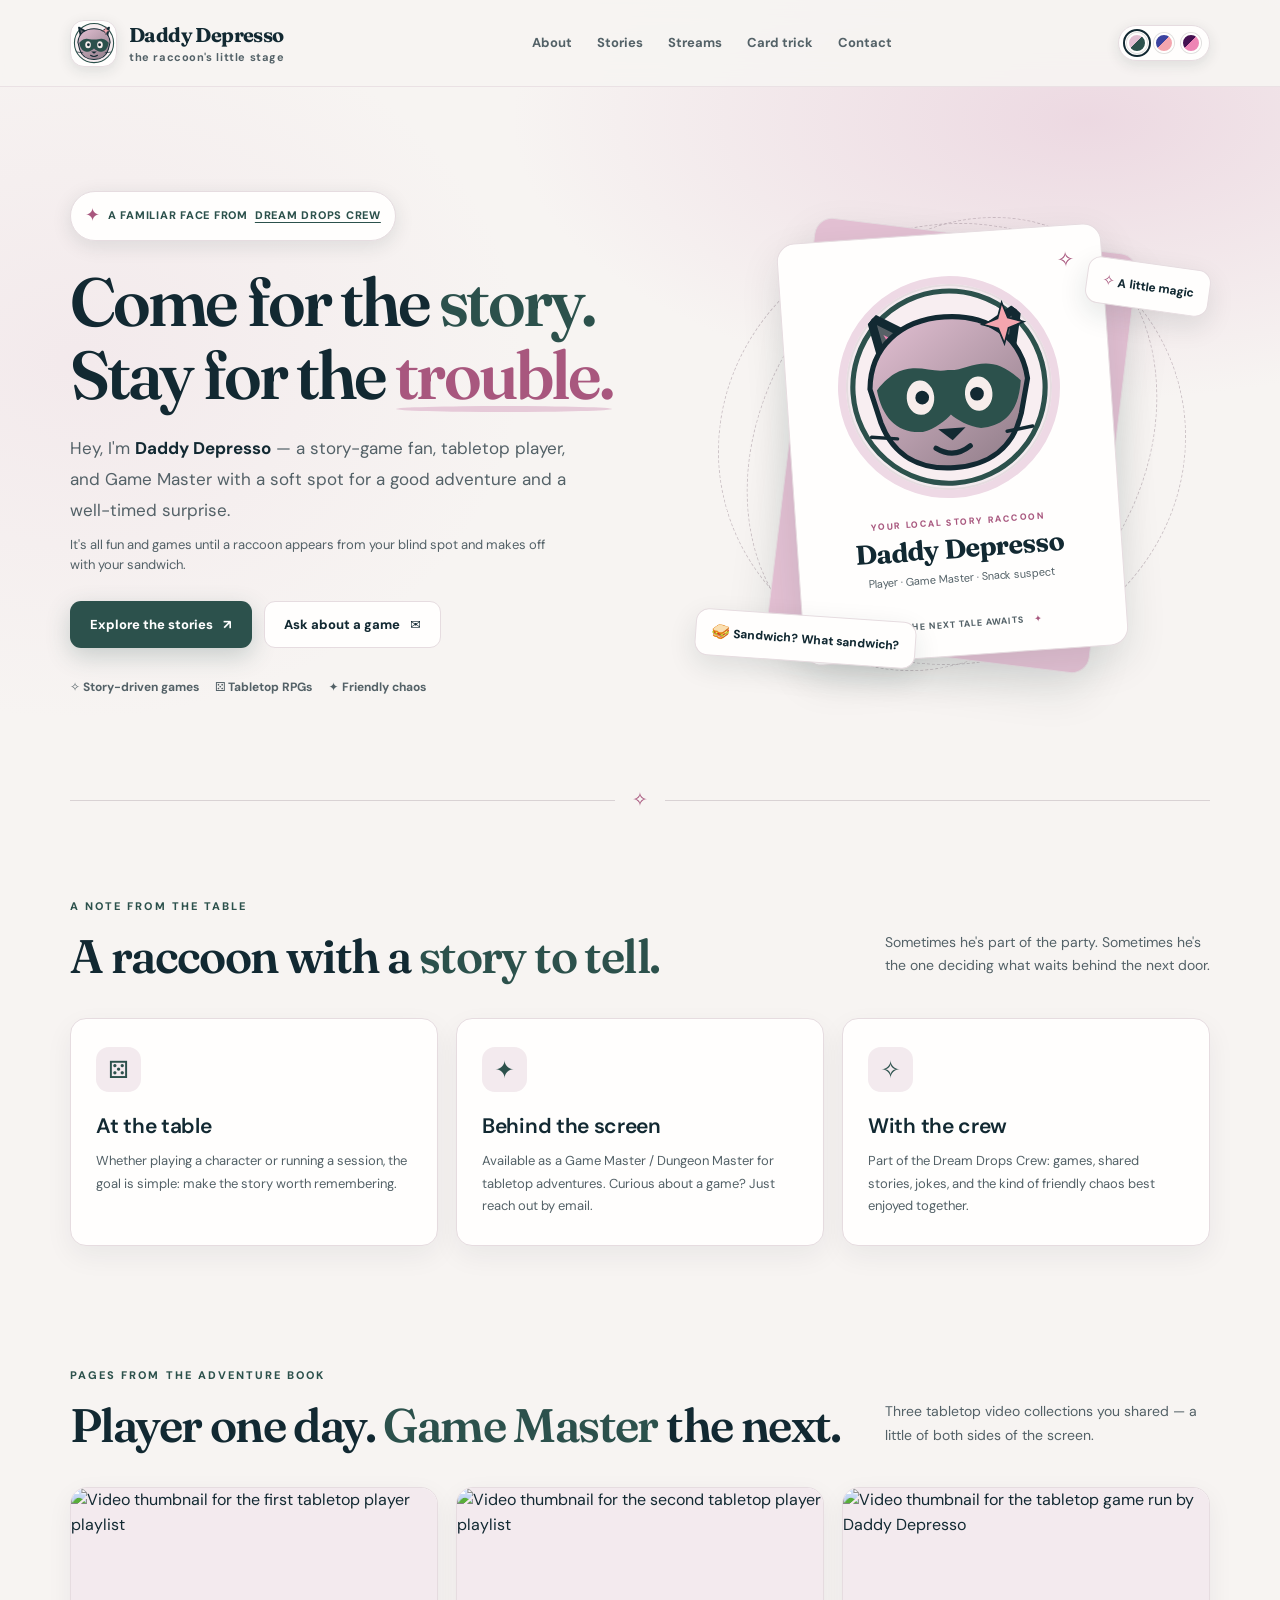
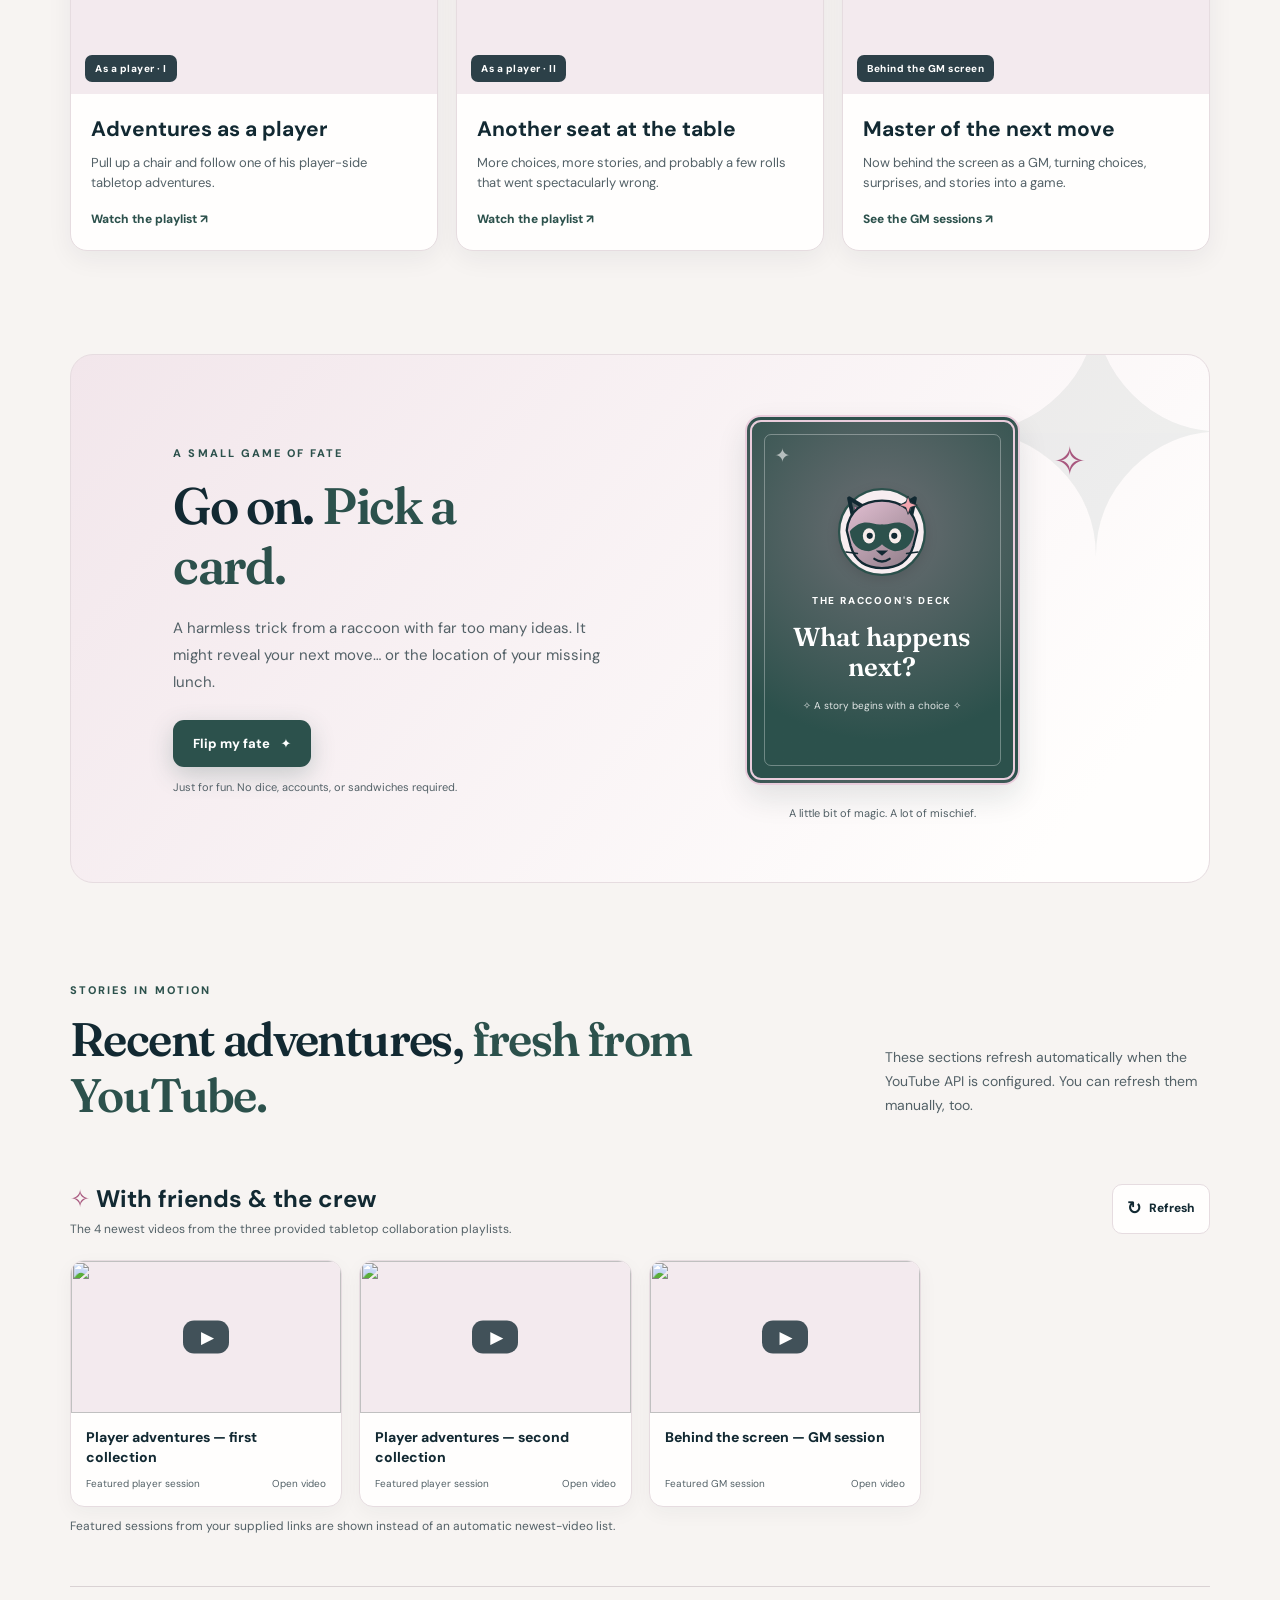
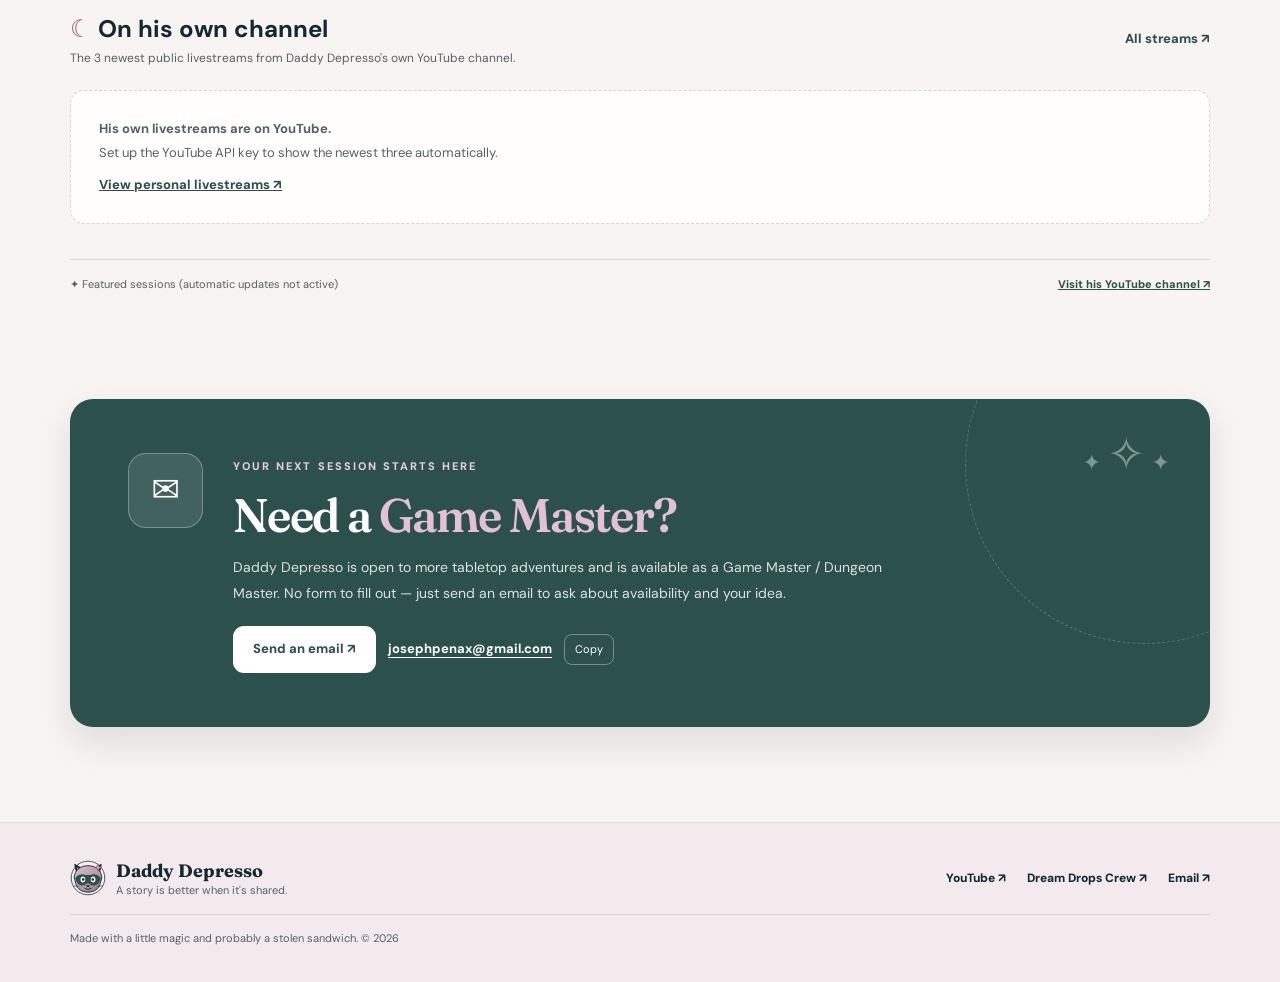
==== index.html @ 96435720 "website" ====
<!doctype html>
<html lang="en" data-theme="grove">
<head>
  <meta charset="utf-8">
  <meta name="viewport" content="width=device-width, initial-scale=1">
  <meta name="theme-color" content="#122932">
  <meta name="description" content="Meet Daddy Depresso: story-loving gamer, tabletop player, Dungeon Master, and Dream Drops Crew raccoon. Browse his adventures, streams, and GM inquiries.">
  <meta property="og:type" content="website">
  <meta property="og:title" content="Daddy Depresso | The Raccoon's Little Stage">
  <meta property="og:description" content="Story-driven games, tabletop tales, a little magic, and one suspiciously missing sandwich. Meet Daddy Depresso of Dream Drops Crew.">
  <meta property="og:image" content="https://yt3.googleusercontent.com/a0OaZ4_9E1_KcuoBU8kqcH4RQxzQHf5imBizEcBz5eeHgy_JinWqKPQIFhvuP7adcZZ470eJaA=s160-c-k-c0x00ffffff-no-rj">
  <meta name="twitter:card" content="summary">
  <meta name="twitter:title" content="Daddy Depresso | The Raccoon's Little Stage">
  <meta name="twitter:description" content="A raccoon, a story, a tabletop, and the occasional stolen sandwich.">
  <title>Daddy Depresso | The Raccoon's Little Stage</title>
  <link rel="icon" type="image/svg+xml" href="img/raccoon-mark.svg">
  <link rel="preconnect" href="https://fonts.googleapis.com">
  <link rel="preconnect" href="https://fonts.gstatic.com" crossorigin>
  <link href="https://fonts.googleapis.com/css2?family=DM+Sans:wght@400;500;600;700;800&family=Fraunces:opsz,wght,SOFT@9..144,400,30;9..144,500,30;9..144,600,30;9..144,700,30&display=swap" rel="stylesheet">
  <link rel="stylesheet" href="css/style.css">
  <script defer src="js/youtube-config.js"></script>
  <script defer src="js/site.js"></script>
  <script defer src="js/youtube.js"></script>
</head>
<body>
  <a class="skip-link" href="#main">Skip to content</a>
  <div class="page-glow" aria-hidden="true"></div>
  <header class="site-header">
    <div class="shell header-inner">
      <a href="#home" class="brand" aria-label="Daddy Depresso homepage">
        <span class="brand-icon"><img src="img/raccoon-mark.svg" alt="" width="42" height="42"></span>
        <span class="brand-label"><strong>Daddy Depresso</strong><small>the raccoon's little stage</small></span>
      </a>
      <nav class="site-nav" id="main-nav" aria-label="Main navigation">
        <a href="#about">About</a>
        <a href="#stories">Stories</a>
        <a href="#streams">Streams</a>
        <a href="#card-trick">Card trick</a>
        <a href="#contact">Contact</a>
      </nav>
      <div class="header-actions">
        <div class="theme-switcher" role="group" aria-label="Choose a color theme">
          <button type="button" class="theme-dot theme-grove" data-theme-target="grove" aria-label="Mystic Grove theme" title="Mystic Grove" aria-pressed="true"></button>
          <button type="button" class="theme-dot theme-dusk" data-theme-target="dusk" aria-label="Soft Spell theme" title="Soft Spell" aria-pressed="false"></button>
          <button type="button" class="theme-dot theme-rose" data-theme-target="rose" aria-label="Raccoon Rose theme" title="Raccoon Rose" aria-pressed="false"></button>
        </div>
        <button type="button" class="menu-toggle" aria-controls="main-nav" aria-expanded="false" aria-label="Open navigation"><span></span><span></span><span></span></button>
      </div>
    </div>
  </header>

  <main id="main">
    <section id="home" class="hero shell">
      <div class="hero-copy">
        <div class="eyebrow"><span class="tiny-star" aria-hidden="true">✦</span> A familiar face from <a href="https://creatorpromote.com/dreamdropscrew" target="_blank" rel="noopener noreferrer">Dream Drops Crew</a></div>
        <h1>Come for the <em>story.</em><br>Stay for the <span class="accent-word">trouble.</span></h1>
        <p class="hero-lead">Hey, I'm <strong>Daddy Depresso</strong> — a story-game fan, tabletop player, and Game Master with a soft spot for a good adventure and a well-timed surprise.</p>
        <p class="hero-small">It's all fun and games until a raccoon appears from your blind spot and makes off with your sandwich.</p>
        <div class="hero-cta">
          <a class="button button-primary" href="#stories">Explore the stories <span aria-hidden="true">↗</span></a>
          <a class="button button-outline" href="mailto:josephpenax@gmail.com?subject=Game%20Master%20Inquiry">Ask about a game <span aria-hidden="true">✉</span></a>
        </div>
        <div class="hero-chips" aria-label="Creator interests"><span>✧ Story-driven games</span><span>⚄ Tabletop RPGs</span><span>✦ Friendly chaos</span></div>
      </div>
      <div class="hero-art" aria-label="Daddy Depresso's creator profile">
        <div class="orbit orbit-one" aria-hidden="true"></div><div class="orbit orbit-two" aria-hidden="true"></div>
        <div class="hero-card-shadow" aria-hidden="true"></div>
        <div class="hero-profile-card">
          <div class="card-star" aria-hidden="true">✧</div>
          <div class="profile-frame">
            <img id="profile-photo" src="https://yt3.googleusercontent.com/a0OaZ4_9E1_KcuoBU8kqcH4RQxzQHf5imBizEcBz5eeHgy_JinWqKPQIFhvuP7adcZZ470eJaA=s160-c-k-c0x00ffffff-no-rj" alt="Daddy Depresso's YouTube profile picture" width="260" height="260" loading="eager" referrerpolicy="no-referrer" data-fallback="img/raccoon-mark.svg" onerror="this.onerror=null;this.src=this.dataset.fallback">
          </div>
          <span class="profile-eyebrow">YOUR LOCAL STORY RACCOON</span>
          <h2>Daddy Depresso</h2>
          <p>Player · Game Master · Snack suspect</p>
          <div class="profile-rule"><span>✦</span> THE NEXT TALE AWAITS <span>✦</span></div>
        </div>
        <div class="floating-note note-top"><span aria-hidden="true">✧</span> A little magic</div>
        <div class="floating-note note-bottom"><span aria-hidden="true">🥪</span> Sandwich? What sandwich?</div>
      </div>
    </section>

    <div class="section-rule shell" aria-hidden="true"><span>✧</span></div>

    <section id="about" class="section shell about-section">
      <div class="section-heading"><div><span class="kicker">A NOTE FROM THE TABLE</span><h2>A raccoon with a <em>story to tell.</em></h2></div><p>Sometimes he's part of the party. Sometimes he's the one deciding what waits behind the next door.</p></div>
      <div class="about-grid">
        <article class="feature-card"><span class="feature-glyph" aria-hidden="true">⚄</span><h3>At the table</h3><p>Whether playing a character or running a session, the goal is simple: make the story worth remembering.</p></article>
        <article class="feature-card"><span class="feature-glyph" aria-hidden="true">✦</span><h3>Behind the screen</h3><p>Available as a Game Master / Dungeon Master for tabletop adventures. Curious about a game? Just reach out by email.</p></article>
        <article class="feature-card"><span class="feature-glyph" aria-hidden="true">✧</span><h3>With the crew</h3><p>Part of the Dream Drops Crew: games, shared stories, jokes, and the kind of friendly chaos best enjoyed together.</p></article>
      </div>
    </section>

    <section id="stories" class="section shell story-section">
      <div class="section-heading"><div><span class="kicker">PAGES FROM THE ADVENTURE BOOK</span><h2>Player one day. <em>Game Master</em> the next.</h2></div><p>Three tabletop video collections you shared — a little of both sides of the screen.</p></div>
      <div class="story-grid">
        <article class="story-card"><div class="story-image"><img src="https://i.ytimg.com/vi/FRVmoksciRg/hqdefault.jpg" alt="Video thumbnail for the first tabletop player playlist" loading="lazy"><span class="story-flag">As a player · I</span></div><div class="story-details"><h3>Adventures as a player</h3><p>Pull up a chair and follow one of his player-side tabletop adventures.</p><a href="https://www.youtube.com/watch?v=FRVmoksciRg&amp;list=PLdqlxY9kSpe0" target="_blank" rel="noopener noreferrer">Watch the playlist <span aria-hidden="true">↗</span></a></div></article>
        <article class="story-card"><div class="story-image"><img src="https://i.ytimg.com/vi/8R5yICkMZn4/hqdefault.jpg" alt="Video thumbnail for the second tabletop player playlist" loading="lazy"><span class="story-flag">As a player · II</span></div><div class="story-details"><h3>Another seat at the table</h3><p>More choices, more stories, and probably a few rolls that went spectacularly wrong.</p><a href="https://www.youtube.com/watch?v=8R5yICkMZn4&amp;list=PL5420N1feOV-FDdE10HxclroHEqg-GqKD" target="_blank" rel="noopener noreferrer">Watch the playlist <span aria-hidden="true">↗</span></a></div></article>
        <article class="story-card"><div class="story-image"><img src="https://i.ytimg.com/vi/TqJk7cQ72e0/hqdefault.jpg" alt="Video thumbnail for the tabletop game run by Daddy Depresso" loading="lazy"><span class="story-flag">Behind the GM screen</span></div><div class="story-details"><h3>Master of the next move</h3><p>Now behind the screen as a GM, turning choices, surprises, and stories into a game.</p><a href="https://www.youtube.com/watch?v=TqJk7cQ72e0&amp;list=PLQOAzzoGRT6s" target="_blank" rel="noopener noreferrer">See the GM sessions <span aria-hidden="true">↗</span></a></div></article>
      </div>
    </section>

    <section id="card-trick" class="section shell trick-section">
      <div class="trick-copy"><span class="kicker">A SMALL GAME OF FATE</span><h2>Go on. <em>Pick a card.</em></h2><p>A harmless trick from a raccoon with far too many ideas. It might reveal your next move… or the location of your missing lunch.</p><button type="button" class="button button-primary" id="draw-card">Flip my fate <span aria-hidden="true">✦</span></button><p class="microcopy">Just for fun. No dice, accounts, or sandwiches required.</p></div>
      <div class="fate-area">
        <div class="fate-decor" aria-hidden="true">✧</div>
        <div class="fate-card" id="fate-card" aria-live="polite" aria-label="Magical fate card">
          <div class="fate-card-inner">
            <div class="fate-face fate-front"><div class="fate-corner">✦</div><img src="img/raccoon-mark.svg" alt="" width="93" height="93"><span>THE RACCOON'S DECK</span><strong>What happens next?</strong><small>✧ A story begins with a choice ✧</small></div>
            <div class="fate-face fate-back"><div class="fate-corner">✦</div><small>YOUR CARD SAYS</small><strong id="fate-result">The stage is yours.</strong><span id="fate-detail">Press the button to reveal a twist.</span><div class="fate-sign">✧ Daddy Depresso ✧</div></div>
          </div>
        </div>
        <p class="fate-hint">A little bit of magic. A lot of mischief.</p>
      </div>
    </section>

    <section id="streams" class="section shell video-section">
      <div class="section-heading"><div><span class="kicker">STORIES IN MOTION</span><h2>Recent adventures, <em>fresh from YouTube.</em></h2></div><p>These sections refresh automatically when the YouTube API is configured. You can refresh them manually, too.</p></div>
      <div class="feed-section">
        <div class="feed-heading"><div><h3><span aria-hidden="true">✧</span> With friends &amp; the crew</h3><p>The 4 newest videos from the three provided tabletop collaboration playlists.</p></div><button type="button" class="refresh-btn" data-refresh aria-label="Refresh YouTube videos"><span aria-hidden="true">↻</span> Refresh</button></div>
        <div id="collab-videos" class="video-grid" aria-live="polite"></div>
        <p class="feed-status" id="collab-status" role="status"></p>
      </div>
      <div class="feed-section personal-feed"><div class="feed-heading"><div><h3><span aria-hidden="true">☾</span> On his own channel</h3><p>The 3 newest public livestreams from Daddy Depresso's own YouTube channel.</p></div><a class="text-link" target="_blank" rel="noopener noreferrer" href="https://www.youtube.com/@daddydepresso/streams">All streams <span aria-hidden="true">↗</span></a></div>
        <div id="personal-videos" class="video-grid" aria-live="polite"></div>
        <p class="feed-status" id="personal-status" role="status"></p>
      </div>
      <div class="feed-footer"><span id="feed-updated">✦ Awaiting live feed setup</span><a href="https://www.youtube.com/@daddydepresso" target="_blank" rel="noopener noreferrer">Visit his YouTube channel ↗</a></div>
    </section>

    <section id="contact" class="section shell contact-section">
      <div class="contact-card"><div class="contact-stamp" aria-hidden="true">✉</div><div class="contact-content"><span class="kicker">YOUR NEXT SESSION STARTS HERE</span><h2>Need a <em>Game Master?</em></h2><p>Daddy Depresso is open to more tabletop adventures and is available as a Game Master / Dungeon Master. No form to fill out — just send an email to ask about availability and your idea.</p><div class="contact-actions"><a class="button button-primary" href="mailto:josephpenax@gmail.com?subject=Tabletop%20GM%20Inquiry">Send an email ↗</a><a class="email-link" href="mailto:josephpenax@gmail.com">josephpenax@gmail.com</a><button type="button" class="copy-button" id="copy-email" aria-label="Copy email address">Copy</button></div></div><div class="contact-stars" aria-hidden="true">✦ <span>✧</span> ✦</div></div>
    </section>
  </main>
  <footer class="site-footer"><div class="shell footer-inner"><div class="footer-brand"><img src="img/raccoon-mark.svg" width="36" height="36" alt=""><div><strong>Daddy Depresso</strong><small>A story is better when it's shared.</small></div></div><div class="footer-links"><a href="https://www.youtube.com/@daddydepresso" target="_blank" rel="noopener noreferrer">YouTube ↗</a><a href="https://creatorpromote.com/dreamdropscrew" target="_blank" rel="noopener noreferrer">Dream Drops Crew ↗</a><a href="mailto:josephpenax@gmail.com">Email ↗</a></div><small class="footer-note">Made with a little magic and probably a stolen sandwich. © <span id="year">2026</span></small></div></footer>
</body>
</html>
---- css/style.css ----
/* Daddy Depresso — responsive, three-palette storybook site.
   Original user palettes:
   Grove: #E3C0D3 #95818D #576066 #2C514C #122932
   Dusk:  #3B429F #AA7DCE #F5D7E3 #F4A5AE #A8577E
   Rose:  #441151 #883677 #CA61C3 #EE85B5 #FF958C */
:root, html[data-theme="grove"] {
  color-scheme: light;
  --bg: #f7f4f2; --surface:#fffefd; --surface-alt:#f3eaee; --ink:#122932; --ink-light:#536167;
  --accent:#2c514c; --accent-strong:#173d39; --accent-text:#fff; --secondary:#95818d; --pink:#e3c0d3;
  --border:#e6dce0; --divider:#d9d2d4; --tiny:#a8577e; --pearl:#faf2f4; --hero-start:#f2e6eb;
  --card-front:#2c514c; --card-back:#122932; --shadow:rgba(18,41,50,.11);
}
html[data-theme="dusk"] {
  --bg:#faf5fb; --surface:#fffafd; --surface-alt:#f5e9f7; --ink:#293064; --ink-light:#68618b;
  --accent:#3b429f; --accent-strong:#30358b; --accent-text:#fff; --secondary:#aa7dce; --pink:#f5d7e3;
  --border:#ead8ee; --divider:#e5d7ea; --tiny:#a8577e; --pearl:#fff3f8; --hero-start:#f7ebf8;
  --card-front:#3b429f; --card-back:#a8577e; --shadow:rgba(59,66,159,.11);
}
html[data-theme="rose"] {
  --bg:#fff5f9; --surface:#fffcfd; --surface-alt:#fce6f5; --ink:#441151; --ink-light:#83516f;
  --accent:#883677; --accent-strong:#70295e; --accent-text:#fff; --secondary:#ca61c3; --pink:#ee85b5;
  --border:#f0d2e8; --divider:#eed2e4; --tiny:#a8577e; --pearl:#fff1f6; --hero-start:#ffe7f4;
  --card-front:#883677; --card-back:#441151; --shadow:rgba(68,17,81,.13);
}
*, *::before, *::after { box-sizing:border-box; }
html { scroll-behavior:smooth; scroll-padding-top:100px; }
body { margin:0; min-width:320px; background:var(--bg); color:var(--ink); font-family:'DM Sans', system-ui, -apple-system, Segoe UI, sans-serif; font-size:16px; line-height:1.55; overflow-x:hidden; transition:background .25s ease,color .25s ease; }
a { color:inherit; } button { font:inherit; } a,button { -webkit-tap-highlight-color:transparent; }
img { max-width:100%; display:block; }
:focus-visible { outline:3px solid var(--tiny); outline-offset:4px; }
::selection { background:var(--pink); color:var(--ink); }
.shell { width:min(1140px, calc(100% - 64px)); margin-inline:auto; }
.skip-link { position:fixed; left:15px; top:-60px; z-index:100; background:var(--accent); color:var(--accent-text); padding:12px 20px; border-radius:10px; }
.skip-link:focus { top:15px; }
.page-glow { position:absolute; inset:0 0 auto; height:800px; z-index:-1; background:radial-gradient(ellipse 45% 35% at 85% 15%, color-mix(in srgb, var(--pink) 52%, transparent), transparent),radial-gradient(ellipse 35% 45% at 6% 45%,color-mix(in srgb, var(--pink) 20%, transparent),transparent); pointer-events:none; }
.site-header { position:sticky; top:0; z-index:40; background:color-mix(in srgb, var(--bg) 91%, transparent); border-bottom:1px solid color-mix(in srgb, var(--border) 80%, transparent); backdrop-filter:blur(14px); -webkit-backdrop-filter:blur(14px); }
.header-inner { height:86px; display:flex; align-items:center; justify-content:space-between; gap:20px; }
.brand { display:inline-flex; align-items:center; gap:12px; text-decoration:none; min-width:235px; }
.brand-icon { width:47px; height:47px; border-radius:14px; background:var(--surface); border:1px solid var(--border); box-shadow:0 4px 14px var(--shadow); display:grid; place-items:center; }
.brand-label { display:flex; flex-direction:column; line-height:1.15; gap:5px; }
.brand-label strong { font-family:'Fraunces',Georgia,serif; font-size:20px; letter-spacing:-.6px; }
.brand-label small { font-size:11px; font-weight:700; letter-spacing:.6px; color:var(--ink-light); }
.site-nav { display:flex; align-items:center; gap:25px; }
.site-nav a { font-size:13px; font-weight:700; text-decoration:none; color:var(--ink-light); position:relative; white-space:nowrap; }
.site-nav a:hover { color:var(--accent); }
.site-nav a::after { content:""; position:absolute; width:0; height:2px; bottom:-8px; left:0; background:var(--accent); transition:width .2s ease; }
.site-nav a:hover::after { width:100%; }
.header-actions { display:flex; align-items:center; gap:10px; }
.theme-switcher { display:flex; align-items:center; gap:7px; background:var(--surface); padding:7px 8px; border:1px solid var(--border); border-radius:50px; box-shadow:0 4px 14px var(--shadow); }
.theme-dot { width:20px; height:20px; border:2px solid var(--surface); border-radius:50%; cursor:pointer; box-shadow:0 0 0 1px rgba(0,0,0,.12); }
.theme-dot[aria-pressed="true"] { outline:2px solid var(--ink); outline-offset:2px; }
.theme-grove { background:linear-gradient(135deg,#e3c0d3 0 45%,#2c514c 45%); }
.theme-dusk { background:linear-gradient(135deg,#3b429f 0 45%,#f4a5ae 45%); }
.theme-rose { background:linear-gradient(135deg,#441151 0 45%,#ee85b5 45%); }
.menu-toggle { display:none; width:42px; height:42px; border:1px solid var(--border); background:var(--surface); border-radius:10px; padding:10px; cursor:pointer; }
.menu-toggle span { display:block; width:100%; height:2px; background:var(--ink); margin:4px 0; border-radius:2px; }
/* Hero */
.hero { min-height:640px; display:grid; grid-template-columns:minmax(0, 1.05fr) minmax(0,.95fr); align-items:center; column-gap:55px; padding-block:92px 76px; }
.hero-copy { max-width:640px; position:relative; z-index:1; }
.eyebrow, .kicker { text-transform:uppercase; font-size:11px; letter-spacing:2.05px; font-weight:800; color:var(--accent); }
.eyebrow { display:inline-flex; align-items:center; gap:7px; background:var(--surface); padding:10px 14px; border:1px solid var(--border); border-radius:40px; letter-spacing:.75px; font-size:11px; box-shadow:0 5px 20px var(--shadow); }
.eyebrow a { text-underline-offset:3px; } .tiny-star { color:var(--tiny); font-size:18px; }
h1,h2,h3,p { margin-top:0; }
h1,h2,.profile-frame+span,.fate-face strong { font-family:'Fraunces',Georgia,serif; }
h1 { margin:24px 0 22px; font-size:clamp(46px,5.3vw,72px); line-height:1.08; font-weight:600; letter-spacing:-2.9px; }
h1 em, h2 em { font-style:normal; color:var(--accent); }
.accent-word { position:relative; color:var(--tiny); }
.accent-word::after { content:""; position:absolute; height:6px; left:1px; right:0; bottom:4px; border-radius:60%; background:color-mix(in srgb,var(--pink) 80%,transparent); z-index:-1; }
.hero-lead { max-width:525px; font-size:17px; line-height:1.8; color:var(--ink-light); margin-bottom:10px; }
.hero-lead strong { color:var(--ink); }
.hero-small { font-size:13px; color:var(--ink-light); margin-bottom:26px; max-width:500px; }
.hero-cta,.contact-actions { display:flex; align-items:center; flex-wrap:wrap; gap:12px; }
.button { min-height:47px; display:inline-flex; align-items:center; justify-content:center; gap:10px; border-radius:11px; padding:12px 19px; text-decoration:none; border:1px solid transparent; font-size:13px; font-weight:800; cursor:pointer; transition:transform .2s,box-shadow .2s,background .2s; }
.button:hover { transform:translateY(-2px); }
.button-primary { background:var(--accent); color:var(--accent-text); box-shadow:0 8px 24px color-mix(in srgb, var(--accent) 23%, transparent); }
.button-primary:hover { background:var(--accent-strong); }
.button-outline { background:var(--surface); color:var(--ink); border-color:var(--border); }
.button-outline:hover { box-shadow:0 9px 25px var(--shadow); }
.hero-chips { display:flex; flex-wrap:wrap; gap:16px; margin-top:30px; color:var(--ink-light); font-size:12px; font-weight:700; }
.hero-chips span { white-space:nowrap; }
.hero-art { height:530px; position:relative; display:flex; align-items:center; justify-content:center; isolation:isolate; }
.orbit { position:absolute; border:1px dashed color-mix(in srgb,var(--secondary) 42%,transparent); border-radius:50%; transform:rotate(-15deg); }
.orbit-one { width:470px; height:440px; }
.orbit-two { width:380px; height:480px; transform:rotate(32deg); }
.hero-card-shadow { width:325px; height:423px; position:absolute; top:55px; left:50%; translate:-50% 0; rotate:7deg; background:var(--pink); border:1px solid var(--border); border-radius:18px; box-shadow:0 18px 45px var(--shadow); }
.hero-profile-card { width:325px; min-height:423px; position:relative; padding:24px 27px 23px; background:var(--surface); border:1px solid var(--border); border-radius:18px; text-align:center; box-shadow:0 16px 42px var(--shadow); transform:rotate(-4deg); display:flex; flex-direction:column; align-items:center; }
.card-star { align-self:flex-end; color:var(--tiny); font-size:21px; height:18px; line-height:1; }
.profile-frame { height:222px; width:222px; background:var(--surface-alt); border:8px solid color-mix(in srgb, var(--pink) 60%, white); border-radius:50%; display:grid; place-items:center; overflow:hidden; box-shadow:inset 0 0 0 2px var(--border); margin:0 auto 18px; }
.profile-frame img { width:100%; height:100%; object-fit:cover; border-radius:50%; }
.profile-eyebrow { font-family:'DM Sans',sans-serif !important; font-size:9px; letter-spacing:1.6px; font-weight:800; color:var(--tiny); }
.hero-profile-card h2 { margin:3px 0 5px; font-size:27px; letter-spacing:-.7px; line-height:1.2; }
.hero-profile-card p { font-size:11px; color:var(--ink-light); margin:0 0 17px; }
.profile-rule { margin-top:auto; font-size:9px; font-weight:800; color:var(--ink-light); letter-spacing:1px; display:flex; align-items:center; gap:10px; }
.profile-rule span { color:var(--tiny); }
.floating-note { background:var(--surface); border:1px solid var(--border); position:absolute; box-shadow:0 10px 28px var(--shadow); border-radius:13px; font-size:12px; font-weight:800; color:var(--ink); padding:11px 15px; white-space:nowrap; }
.floating-note span { color:var(--tiny); font-size:15px; }
.note-top { right:0; top:84px; transform:rotate(8deg); }
.note-bottom { bottom:47px; left:0; transform:rotate(4deg); }
.section-rule { height:30px; display:flex; align-items:center; gap:17px; color:var(--tiny); font-size:19px; }
.section-rule::before,.section-rule::after { content:""; height:1px; background:var(--divider); flex:1; }
/* General sections */
.section { padding-block:78px; }
.section-heading { display:flex; justify-content:space-between; align-items:end; gap:30px; margin-bottom:34px; }
.section-heading h2, .trick-copy h2, .contact-card h2 { margin:11px 0 0; font-size:clamp(30px,3.7vw,47px); font-weight:600; letter-spacing:-1.6px; line-height:1.18; }
.section-heading>p { color:var(--ink-light); max-width:325px; font-size:14px; line-height:1.7; margin:0 0 6px; }
.about-grid { display:grid; grid-template-columns:repeat(3,minmax(0,1fr)); gap:18px; }
.feature-card { padding:28px 25px 27px; min-height:205px; background:var(--surface); border:1px solid var(--border); border-radius:16px; box-shadow:0 10px 28px color-mix(in srgb,var(--shadow) 52%,transparent); }
.feature-glyph { display:grid; place-items:center; width:45px; height:45px; background:var(--surface-alt); border-radius:13px; color:var(--accent); font-size:24px; margin-bottom:18px; }
.feature-card h3 { font-size:21px; font-weight:600; letter-spacing:-.3px; margin-bottom:7px; }
.feature-card p { font-size:13px; color:var(--ink-light); line-height:1.75; margin:0; }
.story-section { padding-top:38px; }
.story-grid { display:grid; grid-template-columns:repeat(3,minmax(0,1fr)); gap:18px; }
.story-card { overflow:hidden; display:flex; flex-direction:column; background:var(--surface); border:1px solid var(--border); border-radius:17px; box-shadow:0 8px 26px color-mix(in srgb,var(--shadow) 55%,transparent); transition:transform .2s ease; }
.story-card:hover { transform:translateY(-4px); }
.story-image { position:relative; background:var(--surface-alt); aspect-ratio:16/9; overflow:hidden; }
.story-image img { object-fit:cover; width:100%; height:100%; }
.story-flag { position:absolute; bottom:12px; left:14px; color:#fff; background:rgba(18,41,50,.88); border-radius:7px; padding:6px 10px; font-size:10px; font-weight:800; letter-spacing:.5px; }
.story-details { padding:19px 20px 21px; display:flex; flex-direction:column; flex:1; }
.story-details h3 { font-size:21px; margin:0 0 7px; }
.story-details p { color:var(--ink-light); font-size:13px; margin:0 0 17px; flex:1; }
.story-details a { font-size:12px; color:var(--accent); font-weight:800; text-decoration:none; }
.story-details a:hover,.text-link:hover,.footer-links a:hover { text-decoration:underline; text-underline-offset:3px; }
/* Card trick */
.trick-section { margin-block:25px 16px; padding:60px 8%; display:grid; grid-template-columns:1fr 1fr; align-items:center; gap:35px; position:relative; border:1px solid var(--border); border-radius:23px; background:linear-gradient(130deg,var(--hero-start),var(--surface) 88%); overflow:hidden; }
.trick-section::before { content:"✦"; position:absolute; top:-80px; right:-25px; opacity:.07; font-size:330px; color:var(--accent); line-height:1; }
.trick-copy h2 { max-width:380px; font-size:clamp(34px,4vw,53px); margin-bottom:19px; }
.trick-copy p:not(.microcopy) { color:var(--ink-light); font-size:15px; line-height:1.8; max-width:440px; }
.trick-copy button { margin-top:9px; }
.microcopy { font-size:11px; color:var(--ink-light); margin:12px 0 0; }
.fate-area { position:relative; text-align:center; perspective:1100px; min-width:0; }
.fate-decor { position:absolute; top:15px; right:20px; font-size:40px; color:var(--tiny); }
.fate-card { width:275px; height:370px; max-width:100%; margin:auto; perspective:1100px; }
.fate-card-inner { height:100%; width:100%; position:relative; transform-style:preserve-3d; transition:transform .75s cubic-bezier(.2,.75,.2,1); }
.fate-card.is-flipped .fate-card-inner { transform:rotateY(180deg); }
.fate-face { position:absolute; inset:0; border-radius:16px; border:7px double color-mix(in srgb, var(--pink) 80%, white); backface-visibility:hidden; -webkit-backface-visibility:hidden; display:flex; flex-direction:column; align-items:center; justify-content:center; gap:15px; text-align:center; padding:30px; color:#fff; box-shadow:0 13px 30px var(--shadow); }
.fate-front { background:radial-gradient(circle at 50% 30%,color-mix(in srgb,var(--secondary) 60%,var(--card-front)),var(--card-front) 75%); }
.fate-back { background:radial-gradient(circle at 50% 25%,color-mix(in srgb,var(--secondary) 35%,var(--card-back)),var(--card-back) 75%); transform:rotateY(180deg); }
.fate-face::before { content:""; position:absolute; inset:12px; border:1px solid rgba(255,255,255,.32); border-radius:7px; pointer-events:none; }
.fate-front img { width:92px; height:92px; filter:drop-shadow(0 4px 6px rgba(0,0,0,.12)); }
.fate-face span { font-size:10px; letter-spacing:1.8px; font-weight:800; }
.fate-face strong { font-size:26px; line-height:1.15; font-weight:600; }
.fate-face small { font-size:10px; opacity:.85; }
.fate-corner { position:absolute; top:19px; left:23px; font-size:19px; opacity:.6; }
.fate-back #fate-detail { font-size:13px; font-weight:500; letter-spacing:0; line-height:1.6; }
.fate-back .fate-sign { font-size:10px; font-weight:700; opacity:.72; position:absolute; bottom:28px; }
.fate-hint { margin:20px 0 0; font-size:11px; color:var(--ink-light); }
/* YouTube */
.video-section { padding-bottom:42px; }
.feed-section { padding:23px 0 15px; }
.personal-feed { border-top:1px solid var(--divider); margin-top:35px; }
.feed-heading { display:flex; align-items:center; justify-content:space-between; gap:15px; margin-bottom:22px; }
.feed-heading h3 { font-size:24px; margin:0 0 2px; }
.feed-heading h3 span { color:var(--tiny); }
.feed-heading p { font-size:12px; color:var(--ink-light); margin:0; }
.refresh-btn { border:1px solid var(--border); color:var(--ink); background:var(--surface); padding:10px 14px; border-radius:10px; font-size:12px; font-weight:800; cursor:pointer; white-space:nowrap; }
.refresh-btn:hover { background:var(--surface-alt); }
.refresh-btn:disabled { opacity:.5; cursor:wait; }
.refresh-btn span { font-size:18px; vertical-align:-2px; margin-right:4px; }
.text-link { font-size:13px; font-weight:800; color:var(--accent); text-decoration:none; }
.video-grid { display:grid; grid-template-columns:repeat(4, minmax(0,1fr)); gap:17px; }
.video-grid.personal-grid, #personal-videos { grid-template-columns:repeat(3,minmax(0,1fr)); }
.video-card { display:flex; flex-direction:column; overflow:hidden; background:var(--surface); border:1px solid var(--border); border-radius:14px; text-decoration:none; box-shadow:0 6px 20px color-mix(in srgb,var(--shadow) 38%,transparent); transition:transform .18s ease; }
.video-card:hover { transform:translateY(-4px); }
.video-poster { position:relative; aspect-ratio:16/9; background:var(--surface-alt); }
.video-poster img { width:100%; height:100%; object-fit:cover; }
.video-play { position:absolute; left:50%; top:50%; translate:-50% -50%; width:46px; height:33px; background:rgba(18,41,50,.79); color:white; border-radius:11px; display:grid; place-items:center; font-size:17px; padding-left:3px; }
.video-card-body { padding:15px; flex:1; display:flex; flex-direction:column; }
.video-card h4 { margin:0 0 8px; font-size:14px; line-height:1.42; font-weight:800; display:-webkit-box; -webkit-line-clamp:2; -webkit-box-orient:vertical; overflow:hidden; }
.video-meta { margin-top:auto; font-size:10px; color:var(--ink-light); display:flex; flex-wrap:wrap; gap:5px; justify-content:space-between; }
.video-meta span { overflow:hidden; text-overflow:ellipsis; }
.feed-status { min-height:0; margin:10px 0 0; font-size:12px; color:var(--ink-light); }
.feed-status:empty { display:none; }
.video-placeholder { grid-column:1/-1; padding:28px; border:1px dashed var(--divider); background:var(--surface); border-radius:14px; color:var(--ink-light); font-size:13px; }
.video-placeholder p { margin:4px 0 12px; }
.video-placeholder a { color:var(--accent); font-weight:800; }
.feed-footer { display:flex; justify-content:space-between; gap:16px; margin-top:20px; padding:16px 0; font-size:11px; color:var(--ink-light); border-top:1px solid var(--divider); }
.feed-footer a { color:var(--accent); font-weight:800; }
/* Contact & footer */
.contact-section { padding-block:48px 95px; }
.contact-card { position:relative; border-radius:23px; padding:54px 58px; overflow:hidden; display:flex; gap:30px; background:var(--accent); color:#fff; box-shadow:0 15px 35px var(--shadow); }
.contact-card::after { content:""; position:absolute; width:360px; height:360px; border:1px dashed rgba(255,255,255,.22); border-radius:50%; right:-115px; top:-115px; }
.contact-stamp { flex:0 0 75px; width:75px; height:75px; border:1px solid rgba(255,255,255,.3); background:rgba(255,255,255,.10); border-radius:18px; display:grid; place-items:center; font-size:34px; }
.contact-content { position:relative; z-index:1; max-width:685px; }
.contact-card .kicker { color:color-mix(in srgb, var(--pink) 80%,white); }
.contact-card h2 { margin-top:10px; margin-bottom:12px; }
.contact-card h2 em { color:var(--pink); }
.contact-card p { font-size:14px; color:rgba(255,255,255,.83); line-height:1.8; max-width:665px; margin:0 0 20px; }
.contact-actions .button-primary { background:#fff; color:var(--accent); box-shadow:none; }
.contact-actions .button-primary:hover { background:var(--pink); }
.email-link { color:#fff; text-underline-offset:4px; font-size:13px; font-weight:700; }
.copy-button { background:transparent; color:white; border:1px solid rgba(255,255,255,.35); border-radius:8px; padding:6px 10px; font-size:11px; cursor:pointer; }
.contact-stars { position:absolute; top:20px; right:40px; font-size:22px; opacity:.4; }
.contact-stars span { font-size:46px; }
.site-footer { background:var(--surface-alt); border-top:1px solid var(--border); padding-block:35px; }
.footer-inner { display:grid; grid-template-columns:1fr auto; align-items:center; gap:16px; }
.footer-brand { display:flex; gap:10px; align-items:center; }
.footer-brand>div { display:flex; flex-direction:column; line-height:1.4; }
.footer-brand strong { font-family:'Fraunces',serif; font-size:18px; }
.footer-brand small,.footer-note { font-size:11px; color:var(--ink-light); }
.footer-links { display:flex; flex-wrap:wrap; gap:21px; }
.footer-links a { font-size:12px; font-weight:800; text-decoration:none; }
.footer-note { grid-column:1/-1; padding-top:15px; border-top:1px solid var(--divider); }
@media (max-width:1050px) { .site-nav { gap:14px; } .brand { min-width:auto; } .brand-label strong { font-size:17px; } .hero { column-gap:10px; } .hero-art { scale:.9; } .note-top { right:-15px; } }
@media (max-width:850px) {
  .shell { width:min(100% - 42px, 650px); }
  .header-inner { height:72px; }
  .site-nav { display:none; flex-direction:column; align-items:stretch; gap:0; position:absolute; left:0; right:0; top:100%; padding:12px 22px 18px; background:var(--surface); box-shadow:0 15px 25px var(--shadow); border-bottom:1px solid var(--border); }
  .site-nav.is-open { display:flex; }
  .site-nav a { padding:12px 14px; border-radius:8px; font-size:14px; }
  .site-nav a:hover { background:var(--surface-alt); }
  .site-nav a::after { display:none; }
  .menu-toggle { display:block; }
  .hero { grid-template-columns:1fr; text-align:center; padding-block:72px 24px; gap:25px; }
  .hero-copy { margin-inline:auto; }
  .hero-cta,.hero-chips { justify-content:center; }
  .hero-lead,.hero-small { margin-inline:auto; }
  h1 { font-size:clamp(43px,7vw,62px); }
  .hero-art { height:480px; width:100%; scale:.91; }
  .about-grid,.story-grid { grid-template-columns:repeat(2,minmax(0,1fr)); }
  .feature-card:last-child,.story-card:last-child { grid-column:1/-1; }
  .section-heading { align-items:start; flex-direction:column; gap:10px; }
  .section-heading>p { max-width:570px; }
  .trick-section { grid-template-columns:1fr; text-align:center; padding:45px 28px; }
  .trick-copy h2,.trick-copy p:not(.microcopy) { margin-inline:auto; }
  .fate-area { padding-top:15px; }
  .video-grid { grid-template-columns:repeat(2,minmax(0,1fr)); }
  #personal-videos { grid-template-columns:repeat(2,minmax(0,1fr)); }
  .contact-card { padding:40px 30px; }
}
@media (max-width:560px) {
  .shell { width:calc(100% - 34px); }
  .header-inner { height:66px; gap:8px; }
  .brand-icon { width:40px; height:40px; border-radius:11px; }
  .brand-icon img { width:35px; height:35px; }
  .brand-label strong { font-size:16px; }
  .brand-label small { font-size:9px; letter-spacing:0; }
  .theme-switcher { gap:5px; padding:6px; }
  .theme-dot { width:17px; height:17px; }
  .menu-toggle { width:37px; height:37px; padding:8px; }
  .hero { padding-top:49px; }
  .eyebrow { font-size:10px; padding:8px 10px; }
  h1 { font-size:clamp(38px,10.4vw,53px); letter-spacing:-1.7px; }
  .hero-lead { font-size:15px; }
  .hero-cta { gap:9px; }
  .hero-cta .button { flex:1 1 210px; }
  .hero-chips { gap:9px 15px; font-size:11px; }
  .hero-art { height:410px; scale:.80; margin:-45px auto -42px; }
  .orbit-one { width:420px; height:410px; }
  .orbit-two { width:365px; height:440px; }
  .note-top { right:-40px; }
  .note-bottom { left:-26px; }
  .section { padding-block:51px; }
  .section-heading { margin-bottom:22px; }
  .section-heading h2,.contact-card h2 { font-size:clamp(30px,8vw,39px); }
  .about-grid,.story-grid,#personal-videos,.video-grid { grid-template-columns:1fr; }
  .feature-card:last-child,.story-card:last-child { grid-column:auto; }
  .feature-card { min-height:0; padding:22px; }
  .story-image { max-height:235px; }
  .trick-section { margin-block:3px; padding:42px 16px; }
  .trick-copy h2 { font-size:40px; }
  .fate-card { width:262px; height:348px; }
  .feed-heading { align-items:flex-start; }
  .feed-heading h3 { font-size:21px; }
  .feed-heading p { max-width:230px; }
  .refresh-btn { font-size:11px; padding:8px; }
  .video-card { flex-direction:row; align-items:stretch; min-height:125px; }
  .video-poster { width:44%; flex:0 0 44%; aspect-ratio:auto; min-height:120px; }
  .video-card-body { padding:13px; }
  .video-meta { display:block; }
  .video-meta span { display:block; }
  .feed-footer { flex-direction:column; }
  .contact-card { padding:29px 23px; display:block; }
  .contact-stamp { width:53px; height:53px; font-size:25px; margin-bottom:16px; }
  .contact-stars { right:15px; }
  .contact-actions { gap:11px; }
  .email-link { font-size:12px; }
  .footer-inner { grid-template-columns:1fr; }
  .footer-links { gap:15px; }
}
@media (max-width:380px) { .brand-label small { display:none; } .brand { gap:7px; } .brand-label strong { font-size:14px; } .header-actions { gap:6px; } .hero-art { scale:.70; margin:-60px auto -70px; } .contact-card { padding:26px 17px; } }
@media (prefers-reduced-motion:reduce) { html { scroll-behavior:auto; } *,*::before,*::after { animation-duration:.01ms!important; transition-duration:.01ms!important; } }
/* Keep rotated decorative orbits inside the phone viewport. */
@media (max-width:560px) { .hero-art { overflow:clip; } }
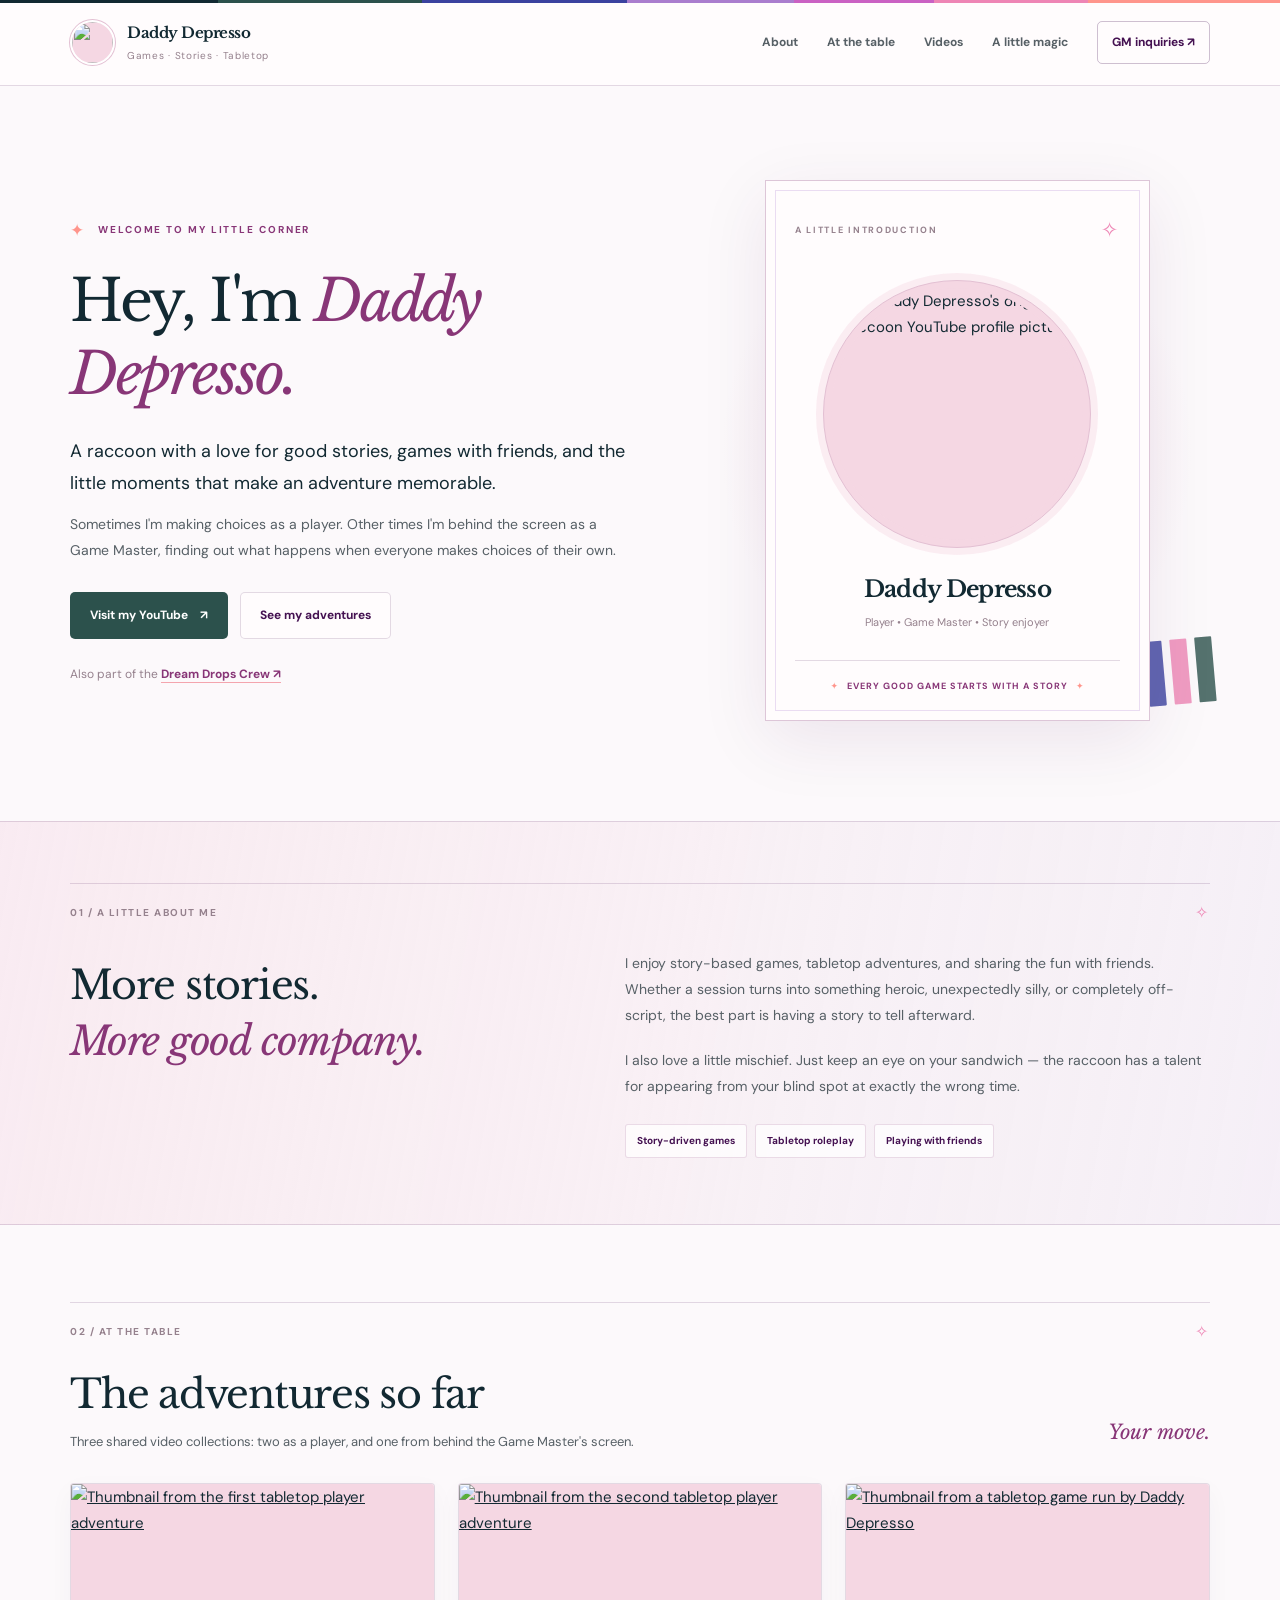
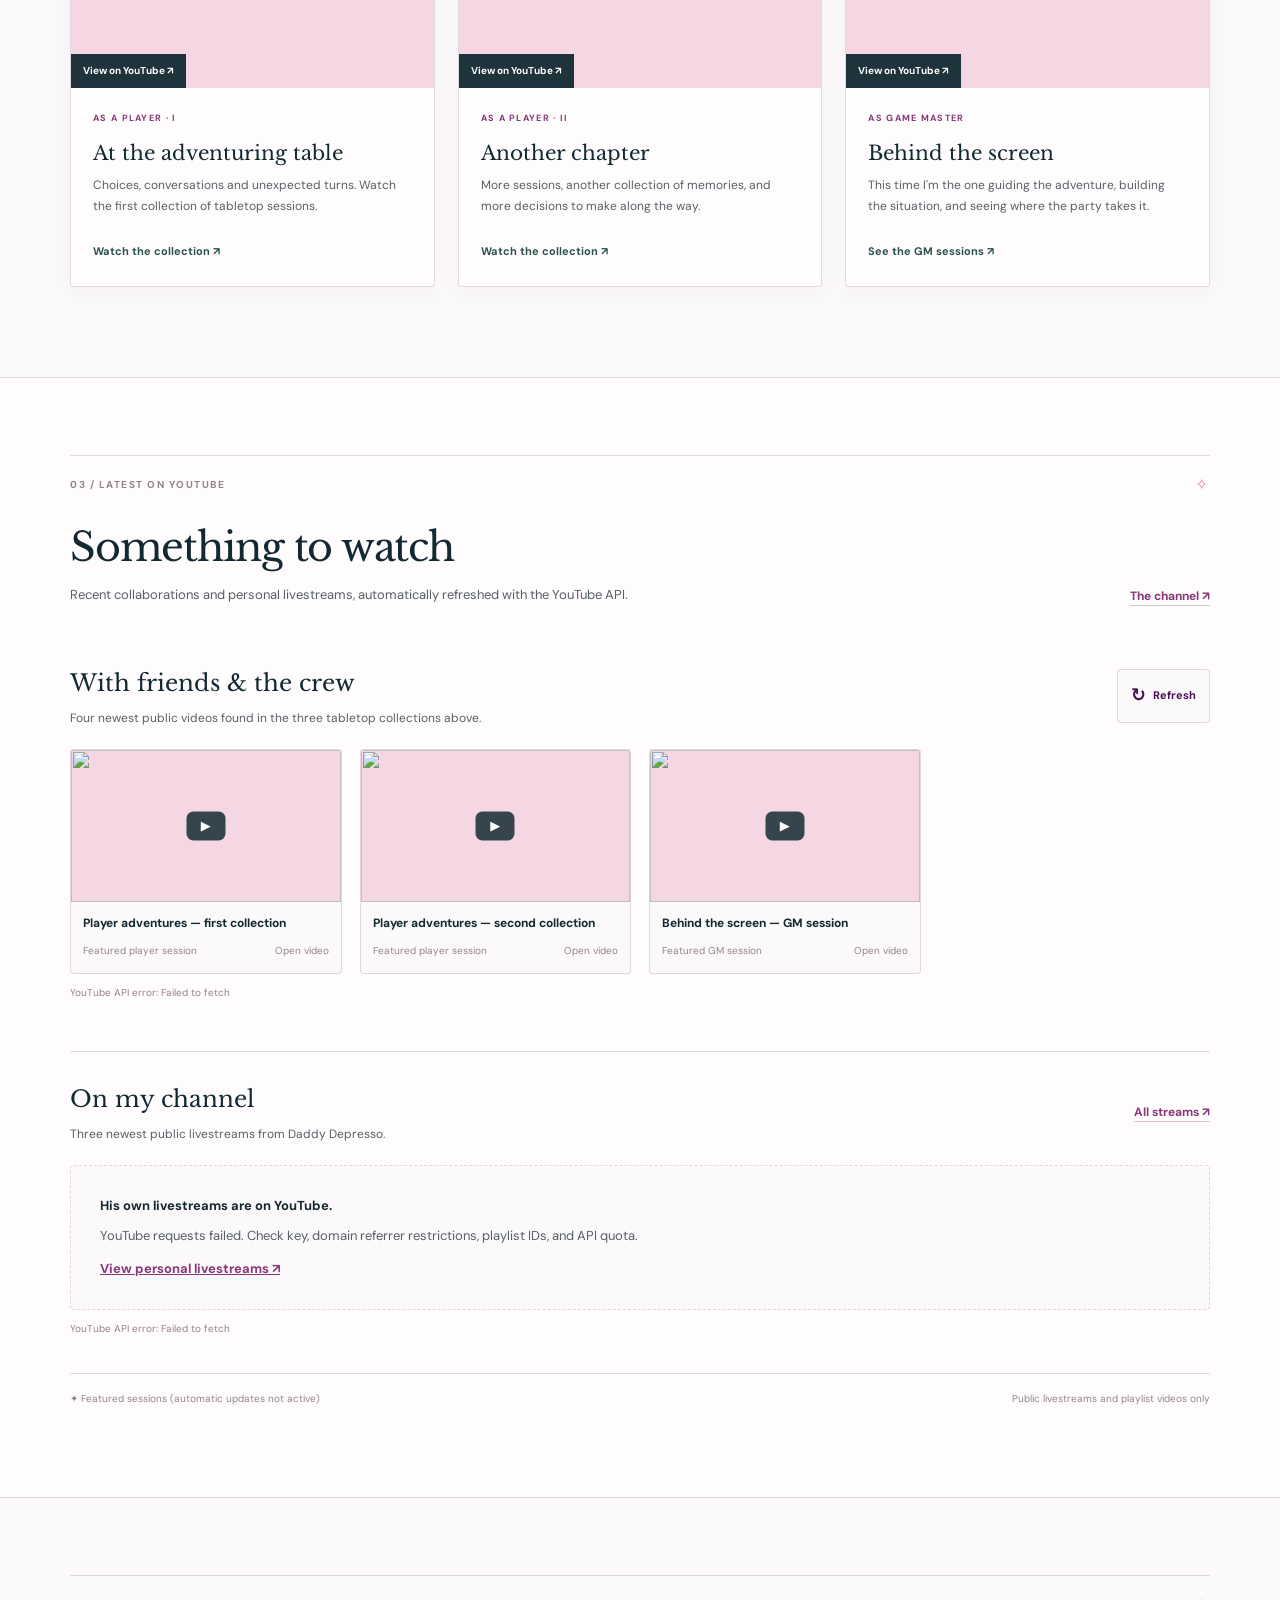
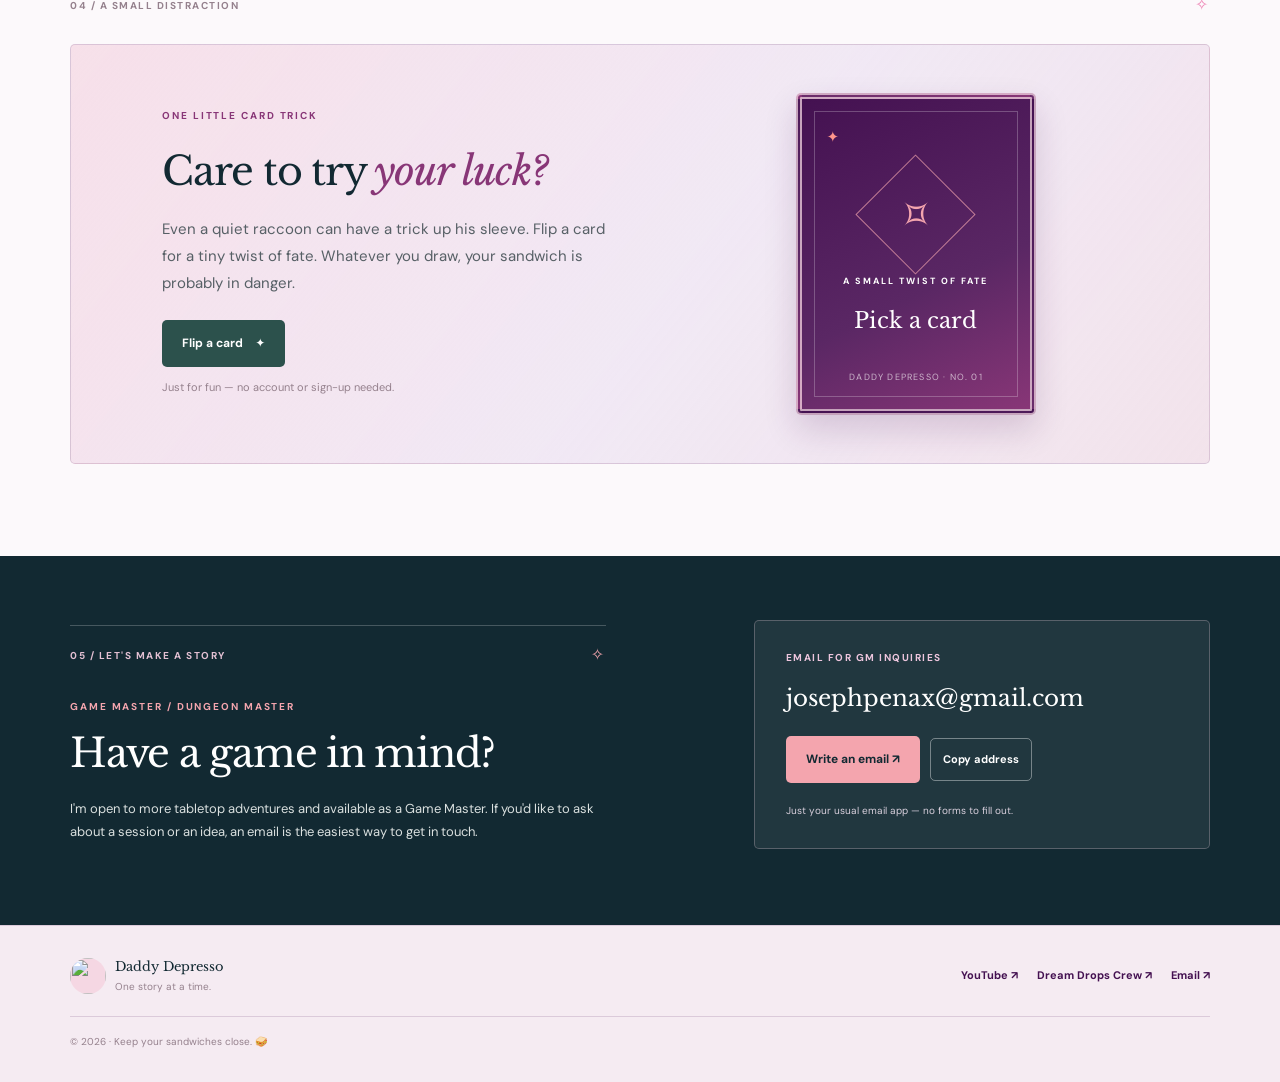
==== commit 6d81da2b: "update page" ====
--- a/index.html
+++ b/index.html
@@ -1,22 +1,25 @@
 <!doctype html>
-<html lang="en" data-theme="grove">
+<html lang="en">
 <head>
   <meta charset="utf-8">
   <meta name="viewport" content="width=device-width, initial-scale=1">
   <meta name="theme-color" content="#122932">
-  <meta name="description" content="Meet Daddy Depresso: story-loving gamer, tabletop player, Dungeon Master, and Dream Drops Crew raccoon. Browse his adventures, streams, and GM inquiries.">
+  <meta name="description" content="Meet Daddy Depresso, a story-driven gamer, tabletop player and Game Master in the Dream Drops Crew. Discover his adventures, livestreams and GM contact information.">
   <meta property="og:type" content="website">
-  <meta property="og:title" content="Daddy Depresso | The Raccoon's Little Stage">
-  <meta property="og:description" content="Story-driven games, tabletop tales, a little magic, and one suspiciously missing sandwich. Meet Daddy Depresso of Dream Drops Crew.">
+  <meta property="og:title" content="Daddy Depresso | Stories, Games & a Raccoon">
+  <meta property="og:description" content="A personal corner for stories, tabletop adventures, games with friends and the occasional stolen sandwich.">
   <meta property="og:image" content="https://yt3.googleusercontent.com/a0OaZ4_9E1_KcuoBU8kqcH4RQxzQHf5imBizEcBz5eeHgy_JinWqKPQIFhvuP7adcZZ470eJaA=s160-c-k-c0x00ffffff-no-rj">
   <meta name="twitter:card" content="summary">
-  <meta name="twitter:title" content="Daddy Depresso | The Raccoon's Little Stage">
-  <meta name="twitter:description" content="A raccoon, a story, a tabletop, and the occasional stolen sandwich.">
-  <title>Daddy Depresso | The Raccoon's Little Stage</title>
-  <link rel="icon" type="image/svg+xml" href="img/raccoon-mark.svg">
+  <meta name="twitter:title" content="Daddy Depresso | Stories, Games & a Raccoon">
+  <meta name="twitter:description" content="A little corner of the internet for a raccoon, a good game, and a memorable story.">
+  <meta name="twitter:image" content="https://yt3.googleusercontent.com/a0OaZ4_9E1_KcuoBU8kqcH4RQxzQHf5imBizEcBz5eeHgy_JinWqKPQIFhvuP7adcZZ470eJaA=s160-c-k-c0x00ffffff-no-rj">
+  <title>Daddy Depresso | Stories, Games & a Raccoon</title>
+  <!-- His actual YouTube profile picture is used everywhere, including the browser favicon. -->
+  <link rel="icon" type="image/jpeg" href="https://yt3.googleusercontent.com/a0OaZ4_9E1_KcuoBU8kqcH4RQxzQHf5imBizEcBz5eeHgy_JinWqKPQIFhvuP7adcZZ470eJaA=s160-c-k-c0x00ffffff-no-rj">
+  <link rel="apple-touch-icon" href="https://yt3.googleusercontent.com/a0OaZ4_9E1_KcuoBU8kqcH4RQxzQHf5imBizEcBz5eeHgy_JinWqKPQIFhvuP7adcZZ470eJaA=s160-c-k-c0x00ffffff-no-rj">
   <link rel="preconnect" href="https://fonts.googleapis.com">
   <link rel="preconnect" href="https://fonts.gstatic.com" crossorigin>
-  <link href="https://fonts.googleapis.com/css2?family=DM+Sans:wght@400;500;600;700;800&family=Fraunces:opsz,wght,SOFT@9..144,400,30;9..144,500,30;9..144,600,30;9..144,700,30&display=swap" rel="stylesheet">
+  <link href="https://fonts.googleapis.com/css2?family=DM+Sans:wght@400;500;600;700&family=Libre+Baskerville:ital,wght@0,400;0,700;1,400&display=swap" rel="stylesheet">
   <link rel="stylesheet" href="css/style.css">
   <script defer src="js/youtube-config.js"></script>
   <script defer src="js/site.js"></script>
@@ -24,114 +27,117 @@
 </head>
 <body>
   <a class="skip-link" href="#main">Skip to content</a>
-  <div class="page-glow" aria-hidden="true"></div>
   <header class="site-header">
-    <div class="shell header-inner">
-      <a href="#home" class="brand" aria-label="Daddy Depresso homepage">
-        <span class="brand-icon"><img src="img/raccoon-mark.svg" alt="" width="42" height="42"></span>
-        <span class="brand-label"><strong>Daddy Depresso</strong><small>the raccoon's little stage</small></span>
+    <div class="container nav-inner">
+      <a class="brand" href="#home" aria-label="Daddy Depresso — home">
+        <span class="brand-photo"><img src="https://yt3.googleusercontent.com/a0OaZ4_9E1_KcuoBU8kqcH4RQxzQHf5imBizEcBz5eeHgy_JinWqKPQIFhvuP7adcZZ470eJaA=s160-c-k-c0x00ffffff-no-rj" alt="" width="45" height="45"></span>
+        <span class="brand-text"><strong>Daddy Depresso</strong><small>Games · Stories · Tabletop</small></span>
       </a>
+      <button type="button" class="menu-toggle" aria-label="Open navigation" aria-expanded="false" aria-controls="main-nav"><span></span><span></span><span></span></button>
       <nav class="site-nav" id="main-nav" aria-label="Main navigation">
         <a href="#about">About</a>
-        <a href="#stories">Stories</a>
-        <a href="#streams">Streams</a>
-        <a href="#card-trick">Card trick</a>
-        <a href="#contact">Contact</a>
+        <a href="#stories">At the table</a>
+        <a href="#streams">Videos</a>
+        <a href="#card-trick">A little magic</a>
+        <a href="#contact" class="nav-contact">GM inquiries <span aria-hidden="true">↗</span></a>
       </nav>
-      <div class="header-actions">
-        <div class="theme-switcher" role="group" aria-label="Choose a color theme">
-          <button type="button" class="theme-dot theme-grove" data-theme-target="grove" aria-label="Mystic Grove theme" title="Mystic Grove" aria-pressed="true"></button>
-          <button type="button" class="theme-dot theme-dusk" data-theme-target="dusk" aria-label="Soft Spell theme" title="Soft Spell" aria-pressed="false"></button>
-          <button type="button" class="theme-dot theme-rose" data-theme-target="rose" aria-label="Raccoon Rose theme" title="Raccoon Rose" aria-pressed="false"></button>
-        </div>
-        <button type="button" class="menu-toggle" aria-controls="main-nav" aria-expanded="false" aria-label="Open navigation"><span></span><span></span><span></span></button>
-      </div>
     </div>
   </header>
 
   <main id="main">
-    <section id="home" class="hero shell">
-      <div class="hero-copy">
-        <div class="eyebrow"><span class="tiny-star" aria-hidden="true">✦</span> A familiar face from <a href="https://creatorpromote.com/dreamdropscrew" target="_blank" rel="noopener noreferrer">Dream Drops Crew</a></div>
-        <h1>Come for the <em>story.</em><br>Stay for the <span class="accent-word">trouble.</span></h1>
-        <p class="hero-lead">Hey, I'm <strong>Daddy Depresso</strong> — a story-game fan, tabletop player, and Game Master with a soft spot for a good adventure and a well-timed surprise.</p>
-        <p class="hero-small">It's all fun and games until a raccoon appears from your blind spot and makes off with your sandwich.</p>
-        <div class="hero-cta">
-          <a class="button button-primary" href="#stories">Explore the stories <span aria-hidden="true">↗</span></a>
-          <a class="button button-outline" href="mailto:josephpenax@gmail.com?subject=Game%20Master%20Inquiry">Ask about a game <span aria-hidden="true">✉</span></a>
+    <section id="home" class="intro container">
+      <div class="intro-copy">
+        <span class="eyebrow"><span class="small-star">✦</span> Welcome to my little corner</span>
+        <h1>Hey, I'm <em>Daddy Depresso.</em></h1>
+        <p class="intro-lead">A raccoon with a love for good stories, games with friends, and the little moments that make an adventure memorable.</p>
+        <p class="intro-body">Sometimes I'm making choices as a player. Other times I'm behind the screen as a Game Master, finding out what happens when everyone makes choices of their own.</p>
+        <div class="intro-actions">
+          <a class="btn btn-primary" href="https://www.youtube.com/@daddydepresso" target="_blank" rel="noopener noreferrer">Visit my YouTube <span aria-hidden="true">↗</span></a>
+          <a class="btn btn-light" href="#stories">See my adventures</a>
         </div>
-        <div class="hero-chips" aria-label="Creator interests"><span>✧ Story-driven games</span><span>⚄ Tabletop RPGs</span><span>✦ Friendly chaos</span></div>
+        <p class="crew-note">Also part of the <a href="https://creatorpromote.com/dreamdropscrew" target="_blank" rel="noopener noreferrer">Dream Drops Crew <span aria-hidden="true">↗</span></a></p>
       </div>
-      <div class="hero-art" aria-label="Daddy Depresso's creator profile">
-        <div class="orbit orbit-one" aria-hidden="true"></div><div class="orbit orbit-two" aria-hidden="true"></div>
-        <div class="hero-card-shadow" aria-hidden="true"></div>
-        <div class="hero-profile-card">
-          <div class="card-star" aria-hidden="true">✧</div>
-          <div class="profile-frame">
-            <img id="profile-photo" src="https://yt3.googleusercontent.com/a0OaZ4_9E1_KcuoBU8kqcH4RQxzQHf5imBizEcBz5eeHgy_JinWqKPQIFhvuP7adcZZ470eJaA=s160-c-k-c0x00ffffff-no-rj" alt="Daddy Depresso's YouTube profile picture" width="260" height="260" loading="eager" referrerpolicy="no-referrer" data-fallback="img/raccoon-mark.svg" onerror="this.onerror=null;this.src=this.dataset.fallback">
+      <div class="portrait-area">
+        <div class="portrait-mat">
+          <div class="portrait-heading">A LITTLE INTRODUCTION <span>✧</span></div>
+          <div class="portrait-ring">
+            <img id="profile-photo" src="https://yt3.googleusercontent.com/a0OaZ4_9E1_KcuoBU8kqcH4RQxzQHf5imBizEcBz5eeHgy_JinWqKPQIFhvuP7adcZZ470eJaA=s160-c-k-c0x00ffffff-no-rj" alt="Daddy Depresso's original raccoon YouTube profile picture" width="268" height="268">
           </div>
-          <span class="profile-eyebrow">YOUR LOCAL STORY RACCOON</span>
-          <h2>Daddy Depresso</h2>
-          <p>Player · Game Master · Snack suspect</p>
-          <div class="profile-rule"><span>✦</span> THE NEXT TALE AWAITS <span>✦</span></div>
+          <strong>Daddy Depresso</strong>
+          <span class="portrait-caption">Player • Game Master • Story enjoyer</span>
+          <div class="portrait-bottom"><span>✦</span> EVERY GOOD GAME STARTS WITH A STORY <span>✦</span></div>
         </div>
-        <div class="floating-note note-top"><span aria-hidden="true">✧</span> A little magic</div>
-        <div class="floating-note note-bottom"><span aria-hidden="true">🥪</span> Sandwich? What sandwich?</div>
+        <div class="portrait-stripes" aria-hidden="true"><span></span><span></span><span></span></div>
       </div>
     </section>
 
-    <div class="section-rule shell" aria-hidden="true"><span>✧</span></div>
-
-    <section id="about" class="section shell about-section">
-      <div class="section-heading"><div><span class="kicker">A NOTE FROM THE TABLE</span><h2>A raccoon with a <em>story to tell.</em></h2></div><p>Sometimes he's part of the party. Sometimes he's the one deciding what waits behind the next door.</p></div>
-      <div class="about-grid">
-        <article class="feature-card"><span class="feature-glyph" aria-hidden="true">⚄</span><h3>At the table</h3><p>Whether playing a character or running a session, the goal is simple: make the story worth remembering.</p></article>
-        <article class="feature-card"><span class="feature-glyph" aria-hidden="true">✦</span><h3>Behind the screen</h3><p>Available as a Game Master / Dungeon Master for tabletop adventures. Curious about a game? Just reach out by email.</p></article>
-        <article class="feature-card"><span class="feature-glyph" aria-hidden="true">✧</span><h3>With the crew</h3><p>Part of the Dream Drops Crew: games, shared stories, jokes, and the kind of friendly chaos best enjoyed together.</p></article>
+    <section class="personal-intro" id="about">
+      <div class="container">
+        <div class="section-topline"><span>01 / A little about me</span><span>✧</span></div>
+        <div class="personal-layout">
+          <div><h2>More stories.<br><em>More good company.</em></h2></div>
+          <div class="personal-description">
+            <p>I enjoy story-based games, tabletop adventures, and sharing the fun with friends. Whether a session turns into something heroic, unexpectedly silly, or completely off-script, the best part is having a story to tell afterward.</p>
+            <p>I also love a little mischief. Just keep an eye on your sandwich — the raccoon has a talent for appearing from your blind spot at exactly the wrong time.</p>
+            <div class="interests"><span>Story-driven games</span><span>Tabletop roleplay</span><span>Playing with friends</span></div>
+          </div>
+        </div>
       </div>
     </section>
 
-    <section id="stories" class="section shell story-section">
-      <div class="section-heading"><div><span class="kicker">PAGES FROM THE ADVENTURE BOOK</span><h2>Player one day. <em>Game Master</em> the next.</h2></div><p>Three tabletop video collections you shared — a little of both sides of the screen.</p></div>
+    <section class="section container" id="stories">
+      <div class="section-topline"><span>02 / At the table</span><span>✧</span></div>
+      <div class="heading-row"><div><h2>The adventures so far</h2><p>Three shared video collections: two as a player, and one from behind the Game Master's screen.</p></div><span class="handwritten">Your move.</span></div>
       <div class="story-grid">
-        <article class="story-card"><div class="story-image"><img src="https://i.ytimg.com/vi/FRVmoksciRg/hqdefault.jpg" alt="Video thumbnail for the first tabletop player playlist" loading="lazy"><span class="story-flag">As a player · I</span></div><div class="story-details"><h3>Adventures as a player</h3><p>Pull up a chair and follow one of his player-side tabletop adventures.</p><a href="https://www.youtube.com/watch?v=FRVmoksciRg&amp;list=PLdqlxY9kSpe0" target="_blank" rel="noopener noreferrer">Watch the playlist <span aria-hidden="true">↗</span></a></div></article>
-        <article class="story-card"><div class="story-image"><img src="https://i.ytimg.com/vi/8R5yICkMZn4/hqdefault.jpg" alt="Video thumbnail for the second tabletop player playlist" loading="lazy"><span class="story-flag">As a player · II</span></div><div class="story-details"><h3>Another seat at the table</h3><p>More choices, more stories, and probably a few rolls that went spectacularly wrong.</p><a href="https://www.youtube.com/watch?v=8R5yICkMZn4&amp;list=PL5420N1feOV-FDdE10HxclroHEqg-GqKD" target="_blank" rel="noopener noreferrer">Watch the playlist <span aria-hidden="true">↗</span></a></div></article>
-        <article class="story-card"><div class="story-image"><img src="https://i.ytimg.com/vi/TqJk7cQ72e0/hqdefault.jpg" alt="Video thumbnail for the tabletop game run by Daddy Depresso" loading="lazy"><span class="story-flag">Behind the GM screen</span></div><div class="story-details"><h3>Master of the next move</h3><p>Now behind the screen as a GM, turning choices, surprises, and stories into a game.</p><a href="https://www.youtube.com/watch?v=TqJk7cQ72e0&amp;list=PLQOAzzoGRT6s" target="_blank" rel="noopener noreferrer">See the GM sessions <span aria-hidden="true">↗</span></a></div></article>
+        <article class="story-card">
+          <a class="story-thumb" href="https://www.youtube.com/watch?v=FRVmoksciRg&amp;list=PLdqlxY9kSpe0" target="_blank" rel="noopener noreferrer"><img src="https://i.ytimg.com/vi/FRVmoksciRg/hqdefault.jpg" alt="Thumbnail from the first tabletop player adventure" loading="lazy"><span>View on YouTube ↗</span></a>
+          <div class="story-content"><span class="story-type">AS A PLAYER · I</span><h3>At the adventuring table</h3><p>Choices, conversations and unexpected turns. Watch the first collection of tabletop sessions.</p><a href="https://www.youtube.com/watch?v=FRVmoksciRg&amp;list=PLdqlxY9kSpe0" target="_blank" rel="noopener noreferrer">Watch the collection ↗</a></div>
+        </article>
+        <article class="story-card">
+          <a class="story-thumb" href="https://www.youtube.com/watch?v=8R5yICkMZn4&amp;list=PL5420N1feOV-FDdE10HxclroHEqg-GqKD" target="_blank" rel="noopener noreferrer"><img src="https://i.ytimg.com/vi/8R5yICkMZn4/hqdefault.jpg" alt="Thumbnail from the second tabletop player adventure" loading="lazy"><span>View on YouTube ↗</span></a>
+          <div class="story-content"><span class="story-type">AS A PLAYER · II</span><h3>Another chapter</h3><p>More sessions, another collection of memories, and more decisions to make along the way.</p><a href="https://www.youtube.com/watch?v=8R5yICkMZn4&amp;list=PL5420N1feOV-FDdE10HxclroHEqg-GqKD" target="_blank" rel="noopener noreferrer">Watch the collection ↗</a></div>
+        </article>
+        <article class="story-card">
+          <a class="story-thumb" href="https://www.youtube.com/watch?v=TqJk7cQ72e0&amp;list=PLQOAzzoGRT6s" target="_blank" rel="noopener noreferrer"><img src="https://i.ytimg.com/vi/TqJk7cQ72e0/hqdefault.jpg" alt="Thumbnail from a tabletop game run by Daddy Depresso" loading="lazy"><span>View on YouTube ↗</span></a>
+          <div class="story-content"><span class="story-type">AS GAME MASTER</span><h3>Behind the screen</h3><p>This time I'm the one guiding the adventure, building the situation, and seeing where the party takes it.</p><a href="https://www.youtube.com/watch?v=TqJk7cQ72e0&amp;list=PLQOAzzoGRT6s" target="_blank" rel="noopener noreferrer">See the GM sessions ↗</a></div>
+        </article>
       </div>
     </section>
 
-    <section id="card-trick" class="section shell trick-section">
-      <div class="trick-copy"><span class="kicker">A SMALL GAME OF FATE</span><h2>Go on. <em>Pick a card.</em></h2><p>A harmless trick from a raccoon with far too many ideas. It might reveal your next move… or the location of your missing lunch.</p><button type="button" class="button button-primary" id="draw-card">Flip my fate <span aria-hidden="true">✦</span></button><p class="microcopy">Just for fun. No dice, accounts, or sandwiches required.</p></div>
-      <div class="fate-area">
-        <div class="fate-decor" aria-hidden="true">✧</div>
-        <div class="fate-card" id="fate-card" aria-live="polite" aria-label="Magical fate card">
-          <div class="fate-card-inner">
-            <div class="fate-face fate-front"><div class="fate-corner">✦</div><img src="img/raccoon-mark.svg" alt="" width="93" height="93"><span>THE RACCOON'S DECK</span><strong>What happens next?</strong><small>✧ A story begins with a choice ✧</small></div>
-            <div class="fate-face fate-back"><div class="fate-corner">✦</div><small>YOUR CARD SAYS</small><strong id="fate-result">The stage is yours.</strong><span id="fate-detail">Press the button to reveal a twist.</span><div class="fate-sign">✧ Daddy Depresso ✧</div></div>
-          </div>
+    <section class="section videos-wrap" id="streams">
+      <div class="container">
+        <div class="section-topline"><span>03 / Latest on YouTube</span><span>✧</span></div>
+        <div class="heading-row"><div><h2>Something to watch</h2><p>Recent collaborations and personal livestreams, automatically refreshed with the YouTube API.</p></div><a href="https://www.youtube.com/@daddydepresso" target="_blank" rel="noopener noreferrer" class="quiet-link">The channel ↗</a></div>
+        <div class="feed-section">
+          <div class="feed-heading"><div><h3>With friends &amp; the crew</h3><p>Four newest public videos found in the three tabletop collections above.</p></div><button type="button" class="refresh-btn" data-refresh><span aria-hidden="true">↻</span> Refresh</button></div>
+          <div id="collab-videos" class="video-grid" aria-live="polite"></div>
+          <p id="collab-status" class="feed-status" role="status"></p>
         </div>
-        <p class="fate-hint">A little bit of magic. A lot of mischief.</p>
+        <div class="feed-section personal-feed">
+          <div class="feed-heading"><div><h3>On my channel</h3><p>Three newest public livestreams from Daddy Depresso.</p></div><a class="quiet-link" href="https://www.youtube.com/@daddydepresso/streams" target="_blank" rel="noopener noreferrer">All streams ↗</a></div>
+          <div id="personal-videos" class="video-grid" aria-live="polite"></div>
+          <p id="personal-status" class="feed-status" role="status"></p>
+        </div>
+        <div class="feed-footer"><span id="feed-updated">Awaiting YouTube feed</span><span>Public livestreams and playlist videos only</span></div>
       </div>
     </section>
 
-    <section id="streams" class="section shell video-section">
-      <div class="section-heading"><div><span class="kicker">STORIES IN MOTION</span><h2>Recent adventures, <em>fresh from YouTube.</em></h2></div><p>These sections refresh automatically when the YouTube API is configured. You can refresh them manually, too.</p></div>
-      <div class="feed-section">
-        <div class="feed-heading"><div><h3><span aria-hidden="true">✧</span> With friends &amp; the crew</h3><p>The 4 newest videos from the three provided tabletop collaboration playlists.</p></div><button type="button" class="refresh-btn" data-refresh aria-label="Refresh YouTube videos"><span aria-hidden="true">↻</span> Refresh</button></div>
-        <div id="collab-videos" class="video-grid" aria-live="polite"></div>
-        <p class="feed-status" id="collab-status" role="status"></p>
+    <section class="section container magic-section" id="card-trick">
+      <div class="section-topline"><span>04 / A small distraction</span><span>✧</span></div>
+      <div class="magic-shell">
+        <div class="magic-copy"><span class="overline">ONE LITTLE CARD TRICK</span><h2>Care to try <em>your luck?</em></h2><p>Even a quiet raccoon can have a trick up his sleeve. Flip a card for a tiny twist of fate. Whatever you draw, your sandwich is probably in danger.</p><button type="button" id="draw-card" class="btn btn-primary">Flip a card <span aria-hidden="true">✦</span></button><p class="fineprint">Just for fun — no account or sign-up needed.</p></div>
+        <div class="magic-illustration"><div class="fate-card" id="fate-card" aria-live="polite" aria-label="Fate card"><div class="fate-card-inner"><div class="fate-face fate-front"><span class="card-corner">✦</span><div class="card-diamond">✧</div><span class="card-label">A SMALL TWIST OF FATE</span><strong>Pick a card</strong><span class="card-footer">DADDY DEPRESSO · NO. 01</span></div><div class="fate-face fate-back"><span class="card-corner">✦</span><span class="card-label">YOUR NEXT MOVE</span><strong id="fate-result">A story begins.</strong><p id="fate-detail">Flip to see what happens.</p><span class="card-footer">THE RACCOON'S DECK</span></div></div></div></div>
       </div>
-      <div class="feed-section personal-feed"><div class="feed-heading"><div><h3><span aria-hidden="true">☾</span> On his own channel</h3><p>The 3 newest public livestreams from Daddy Depresso's own YouTube channel.</p></div><a class="text-link" target="_blank" rel="noopener noreferrer" href="https://www.youtube.com/@daddydepresso/streams">All streams <span aria-hidden="true">↗</span></a></div>
-        <div id="personal-videos" class="video-grid" aria-live="polite"></div>
-        <p class="feed-status" id="personal-status" role="status"></p>
-      </div>
-      <div class="feed-footer"><span id="feed-updated">✦ Awaiting live feed setup</span><a href="https://www.youtube.com/@daddydepresso" target="_blank" rel="noopener noreferrer">Visit his YouTube channel ↗</a></div>
     </section>
 
-    <section id="contact" class="section shell contact-section">
-      <div class="contact-card"><div class="contact-stamp" aria-hidden="true">✉</div><div class="contact-content"><span class="kicker">YOUR NEXT SESSION STARTS HERE</span><h2>Need a <em>Game Master?</em></h2><p>Daddy Depresso is open to more tabletop adventures and is available as a Game Master / Dungeon Master. No form to fill out — just send an email to ask about availability and your idea.</p><div class="contact-actions"><a class="button button-primary" href="mailto:josephpenax@gmail.com?subject=Tabletop%20GM%20Inquiry">Send an email ↗</a><a class="email-link" href="mailto:josephpenax@gmail.com">josephpenax@gmail.com</a><button type="button" class="copy-button" id="copy-email" aria-label="Copy email address">Copy</button></div></div><div class="contact-stars" aria-hidden="true">✦ <span>✧</span> ✦</div></div>
+    <section class="contact-section" id="contact">
+      <div class="container contact-inner">
+        <div><div class="section-topline"><span>05 / Let's make a story</span><span>✧</span></div><span class="overline">GAME MASTER / DUNGEON MASTER</span><h2>Have a game in mind?</h2><p>I'm open to more tabletop adventures and available as a Game Master. If you'd like to ask about a session or an idea, an email is the easiest way to get in touch.</p></div>
+        <div class="contact-info"><span class="email-title">EMAIL FOR GM INQUIRIES</span><a class="email-address" href="mailto:josephpenax@gmail.com?subject=Game%20Master%20Inquiry">josephpenax@gmail.com</a><div class="contact-buttons"><a class="btn btn-rose" href="mailto:josephpenax@gmail.com?subject=Game%20Master%20Inquiry">Write an email ↗</a><button type="button" class="copy-button" id="copy-email">Copy address</button></div><p>Just your usual email app — no forms to fill out.</p></div>
+      </div>
     </section>
   </main>
-  <footer class="site-footer"><div class="shell footer-inner"><div class="footer-brand"><img src="img/raccoon-mark.svg" width="36" height="36" alt=""><div><strong>Daddy Depresso</strong><small>A story is better when it's shared.</small></div></div><div class="footer-links"><a href="https://www.youtube.com/@daddydepresso" target="_blank" rel="noopener noreferrer">YouTube ↗</a><a href="https://creatorpromote.com/dreamdropscrew" target="_blank" rel="noopener noreferrer">Dream Drops Crew ↗</a><a href="mailto:josephpenax@gmail.com">Email ↗</a></div><small class="footer-note">Made with a little magic and probably a stolen sandwich. © <span id="year">2026</span></small></div></footer>
+
+  <footer class="site-footer"><div class="container footer-inner"><a href="#home" class="footer-brand"><img src="https://yt3.googleusercontent.com/a0OaZ4_9E1_KcuoBU8kqcH4RQxzQHf5imBizEcBz5eeHgy_JinWqKPQIFhvuP7adcZZ470eJaA=s160-c-k-c0x00ffffff-no-rj" width="36" height="36" alt=""><span><strong>Daddy Depresso</strong><small>One story at a time.</small></span></a><div class="footer-links"><a href="https://www.youtube.com/@daddydepresso" target="_blank" rel="noopener noreferrer">YouTube ↗</a><a href="https://creatorpromote.com/dreamdropscrew" target="_blank" rel="noopener noreferrer">Dream Drops Crew ↗</a><a href="mailto:josephpenax@gmail.com">Email ↗</a></div><p class="copyright">© <span id="year">2026</span> · Keep your sandwiches close. 🥪</p></div></footer>
 </body>
 </html>
--- a/css/style.css
+++ b/css/style.css
@@ -1,283 +1,280 @@
-/* Daddy Depresso — responsive, three-palette storybook site.
-   Original user palettes:
-   Grove: #E3C0D3 #95818D #576066 #2C514C #122932
-   Dusk:  #3B429F #AA7DCE #F5D7E3 #F4A5AE #A8577E
-   Rose:  #441151 #883677 #CA61C3 #EE85B5 #FF958C */
-:root, html[data-theme="grove"] {
-  color-scheme: light;
-  --bg: #f7f4f2; --surface:#fffefd; --surface-alt:#f3eaee; --ink:#122932; --ink-light:#536167;
-  --accent:#2c514c; --accent-strong:#173d39; --accent-text:#fff; --secondary:#95818d; --pink:#e3c0d3;
-  --border:#e6dce0; --divider:#d9d2d4; --tiny:#a8577e; --pearl:#faf2f4; --hero-start:#f2e6eb;
-  --card-front:#2c514c; --card-back:#122932; --shadow:rgba(18,41,50,.11);
-}
-html[data-theme="dusk"] {
-  --bg:#faf5fb; --surface:#fffafd; --surface-alt:#f5e9f7; --ink:#293064; --ink-light:#68618b;
-  --accent:#3b429f; --accent-strong:#30358b; --accent-text:#fff; --secondary:#aa7dce; --pink:#f5d7e3;
-  --border:#ead8ee; --divider:#e5d7ea; --tiny:#a8577e; --pearl:#fff3f8; --hero-start:#f7ebf8;
-  --card-front:#3b429f; --card-back:#a8577e; --shadow:rgba(59,66,159,.11);
-}
-html[data-theme="rose"] {
-  --bg:#fff5f9; --surface:#fffcfd; --surface-alt:#fce6f5; --ink:#441151; --ink-light:#83516f;
-  --accent:#883677; --accent-strong:#70295e; --accent-text:#fff; --secondary:#ca61c3; --pink:#ee85b5;
-  --border:#f0d2e8; --divider:#eed2e4; --tiny:#a8577e; --pearl:#fff1f6; --hero-start:#ffe7f4;
-  --card-front:#883677; --card-back:#441151; --shadow:rgba(68,17,81,.13);
-}
-*, *::before, *::after { box-sizing:border-box; }
-html { scroll-behavior:smooth; scroll-padding-top:100px; }
-body { margin:0; min-width:320px; background:var(--bg); color:var(--ink); font-family:'DM Sans', system-ui, -apple-system, Segoe UI, sans-serif; font-size:16px; line-height:1.55; overflow-x:hidden; transition:background .25s ease,color .25s ease; }
-a { color:inherit; } button { font:inherit; } a,button { -webkit-tap-highlight-color:transparent; }
-img { max-width:100%; display:block; }
-:focus-visible { outline:3px solid var(--tiny); outline-offset:4px; }
-::selection { background:var(--pink); color:var(--ink); }
-.shell { width:min(1140px, calc(100% - 64px)); margin-inline:auto; }
-.skip-link { position:fixed; left:15px; top:-60px; z-index:100; background:var(--accent); color:var(--accent-text); padding:12px 20px; border-radius:10px; }
-.skip-link:focus { top:15px; }
-.page-glow { position:absolute; inset:0 0 auto; height:800px; z-index:-1; background:radial-gradient(ellipse 45% 35% at 85% 15%, color-mix(in srgb, var(--pink) 52%, transparent), transparent),radial-gradient(ellipse 35% 45% at 6% 45%,color-mix(in srgb, var(--pink) 20%, transparent),transparent); pointer-events:none; }
-.site-header { position:sticky; top:0; z-index:40; background:color-mix(in srgb, var(--bg) 91%, transparent); border-bottom:1px solid color-mix(in srgb, var(--border) 80%, transparent); backdrop-filter:blur(14px); -webkit-backdrop-filter:blur(14px); }
-.header-inner { height:86px; display:flex; align-items:center; justify-content:space-between; gap:20px; }
-.brand { display:inline-flex; align-items:center; gap:12px; text-decoration:none; min-width:235px; }
-.brand-icon { width:47px; height:47px; border-radius:14px; background:var(--surface); border:1px solid var(--border); box-shadow:0 4px 14px var(--shadow); display:grid; place-items:center; }
-.brand-label { display:flex; flex-direction:column; line-height:1.15; gap:5px; }
-.brand-label strong { font-family:'Fraunces',Georgia,serif; font-size:20px; letter-spacing:-.6px; }
-.brand-label small { font-size:11px; font-weight:700; letter-spacing:.6px; color:var(--ink-light); }
-.site-nav { display:flex; align-items:center; gap:25px; }
-.site-nav a { font-size:13px; font-weight:700; text-decoration:none; color:var(--ink-light); position:relative; white-space:nowrap; }
-.site-nav a:hover { color:var(--accent); }
-.site-nav a::after { content:""; position:absolute; width:0; height:2px; bottom:-8px; left:0; background:var(--accent); transition:width .2s ease; }
-.site-nav a:hover::after { width:100%; }
-.header-actions { display:flex; align-items:center; gap:10px; }
-.theme-switcher { display:flex; align-items:center; gap:7px; background:var(--surface); padding:7px 8px; border:1px solid var(--border); border-radius:50px; box-shadow:0 4px 14px var(--shadow); }
-.theme-dot { width:20px; height:20px; border:2px solid var(--surface); border-radius:50%; cursor:pointer; box-shadow:0 0 0 1px rgba(0,0,0,.12); }
-.theme-dot[aria-pressed="true"] { outline:2px solid var(--ink); outline-offset:2px; }
-.theme-grove { background:linear-gradient(135deg,#e3c0d3 0 45%,#2c514c 45%); }
-.theme-dusk { background:linear-gradient(135deg,#3b429f 0 45%,#f4a5ae 45%); }
-.theme-rose { background:linear-gradient(135deg,#441151 0 45%,#ee85b5 45%); }
-.menu-toggle { display:none; width:42px; height:42px; border:1px solid var(--border); background:var(--surface); border-radius:10px; padding:10px; cursor:pointer; }
-.menu-toggle span { display:block; width:100%; height:2px; background:var(--ink); margin:4px 0; border-radius:2px; }
-/* Hero */
-.hero { min-height:640px; display:grid; grid-template-columns:minmax(0, 1.05fr) minmax(0,.95fr); align-items:center; column-gap:55px; padding-block:92px 76px; }
-.hero-copy { max-width:640px; position:relative; z-index:1; }
-.eyebrow, .kicker { text-transform:uppercase; font-size:11px; letter-spacing:2.05px; font-weight:800; color:var(--accent); }
-.eyebrow { display:inline-flex; align-items:center; gap:7px; background:var(--surface); padding:10px 14px; border:1px solid var(--border); border-radius:40px; letter-spacing:.75px; font-size:11px; box-shadow:0 5px 20px var(--shadow); }
-.eyebrow a { text-underline-offset:3px; } .tiny-star { color:var(--tiny); font-size:18px; }
-h1,h2,h3,p { margin-top:0; }
-h1,h2,.profile-frame+span,.fate-face strong { font-family:'Fraunces',Georgia,serif; }
-h1 { margin:24px 0 22px; font-size:clamp(46px,5.3vw,72px); line-height:1.08; font-weight:600; letter-spacing:-2.9px; }
-h1 em, h2 em { font-style:normal; color:var(--accent); }
-.accent-word { position:relative; color:var(--tiny); }
-.accent-word::after { content:""; position:absolute; height:6px; left:1px; right:0; bottom:4px; border-radius:60%; background:color-mix(in srgb,var(--pink) 80%,transparent); z-index:-1; }
-.hero-lead { max-width:525px; font-size:17px; line-height:1.8; color:var(--ink-light); margin-bottom:10px; }
-.hero-lead strong { color:var(--ink); }
-.hero-small { font-size:13px; color:var(--ink-light); margin-bottom:26px; max-width:500px; }
-.hero-cta,.contact-actions { display:flex; align-items:center; flex-wrap:wrap; gap:12px; }
-.button { min-height:47px; display:inline-flex; align-items:center; justify-content:center; gap:10px; border-radius:11px; padding:12px 19px; text-decoration:none; border:1px solid transparent; font-size:13px; font-weight:800; cursor:pointer; transition:transform .2s,box-shadow .2s,background .2s; }
-.button:hover { transform:translateY(-2px); }
-.button-primary { background:var(--accent); color:var(--accent-text); box-shadow:0 8px 24px color-mix(in srgb, var(--accent) 23%, transparent); }
-.button-primary:hover { background:var(--accent-strong); }
-.button-outline { background:var(--surface); color:var(--ink); border-color:var(--border); }
-.button-outline:hover { box-shadow:0 9px 25px var(--shadow); }
-.hero-chips { display:flex; flex-wrap:wrap; gap:16px; margin-top:30px; color:var(--ink-light); font-size:12px; font-weight:700; }
-.hero-chips span { white-space:nowrap; }
-.hero-art { height:530px; position:relative; display:flex; align-items:center; justify-content:center; isolation:isolate; }
-.orbit { position:absolute; border:1px dashed color-mix(in srgb,var(--secondary) 42%,transparent); border-radius:50%; transform:rotate(-15deg); }
-.orbit-one { width:470px; height:440px; }
-.orbit-two { width:380px; height:480px; transform:rotate(32deg); }
-.hero-card-shadow { width:325px; height:423px; position:absolute; top:55px; left:50%; translate:-50% 0; rotate:7deg; background:var(--pink); border:1px solid var(--border); border-radius:18px; box-shadow:0 18px 45px var(--shadow); }
-.hero-profile-card { width:325px; min-height:423px; position:relative; padding:24px 27px 23px; background:var(--surface); border:1px solid var(--border); border-radius:18px; text-align:center; box-shadow:0 16px 42px var(--shadow); transform:rotate(-4deg); display:flex; flex-direction:column; align-items:center; }
-.card-star { align-self:flex-end; color:var(--tiny); font-size:21px; height:18px; line-height:1; }
-.profile-frame { height:222px; width:222px; background:var(--surface-alt); border:8px solid color-mix(in srgb, var(--pink) 60%, white); border-radius:50%; display:grid; place-items:center; overflow:hidden; box-shadow:inset 0 0 0 2px var(--border); margin:0 auto 18px; }
-.profile-frame img { width:100%; height:100%; object-fit:cover; border-radius:50%; }
-.profile-eyebrow { font-family:'DM Sans',sans-serif !important; font-size:9px; letter-spacing:1.6px; font-weight:800; color:var(--tiny); }
-.hero-profile-card h2 { margin:3px 0 5px; font-size:27px; letter-spacing:-.7px; line-height:1.2; }
-.hero-profile-card p { font-size:11px; color:var(--ink-light); margin:0 0 17px; }
-.profile-rule { margin-top:auto; font-size:9px; font-weight:800; color:var(--ink-light); letter-spacing:1px; display:flex; align-items:center; gap:10px; }
-.profile-rule span { color:var(--tiny); }
-.floating-note { background:var(--surface); border:1px solid var(--border); position:absolute; box-shadow:0 10px 28px var(--shadow); border-radius:13px; font-size:12px; font-weight:800; color:var(--ink); padding:11px 15px; white-space:nowrap; }
-.floating-note span { color:var(--tiny); font-size:15px; }
-.note-top { right:0; top:84px; transform:rotate(8deg); }
-.note-bottom { bottom:47px; left:0; transform:rotate(4deg); }
-.section-rule { height:30px; display:flex; align-items:center; gap:17px; color:var(--tiny); font-size:19px; }
-.section-rule::before,.section-rule::after { content:""; height:1px; background:var(--divider); flex:1; }
-/* General sections */
-.section { padding-block:78px; }
-.section-heading { display:flex; justify-content:space-between; align-items:end; gap:30px; margin-bottom:34px; }
-.section-heading h2, .trick-copy h2, .contact-card h2 { margin:11px 0 0; font-size:clamp(30px,3.7vw,47px); font-weight:600; letter-spacing:-1.6px; line-height:1.18; }
-.section-heading>p { color:var(--ink-light); max-width:325px; font-size:14px; line-height:1.7; margin:0 0 6px; }
-.about-grid { display:grid; grid-template-columns:repeat(3,minmax(0,1fr)); gap:18px; }
-.feature-card { padding:28px 25px 27px; min-height:205px; background:var(--surface); border:1px solid var(--border); border-radius:16px; box-shadow:0 10px 28px color-mix(in srgb,var(--shadow) 52%,transparent); }
-.feature-glyph { display:grid; place-items:center; width:45px; height:45px; background:var(--surface-alt); border-radius:13px; color:var(--accent); font-size:24px; margin-bottom:18px; }
-.feature-card h3 { font-size:21px; font-weight:600; letter-spacing:-.3px; margin-bottom:7px; }
-.feature-card p { font-size:13px; color:var(--ink-light); line-height:1.75; margin:0; }
-.story-section { padding-top:38px; }
-.story-grid { display:grid; grid-template-columns:repeat(3,minmax(0,1fr)); gap:18px; }
-.story-card { overflow:hidden; display:flex; flex-direction:column; background:var(--surface); border:1px solid var(--border); border-radius:17px; box-shadow:0 8px 26px color-mix(in srgb,var(--shadow) 55%,transparent); transition:transform .2s ease; }
-.story-card:hover { transform:translateY(-4px); }
-.story-image { position:relative; background:var(--surface-alt); aspect-ratio:16/9; overflow:hidden; }
-.story-image img { object-fit:cover; width:100%; height:100%; }
-.story-flag { position:absolute; bottom:12px; left:14px; color:#fff; background:rgba(18,41,50,.88); border-radius:7px; padding:6px 10px; font-size:10px; font-weight:800; letter-spacing:.5px; }
-.story-details { padding:19px 20px 21px; display:flex; flex-direction:column; flex:1; }
-.story-details h3 { font-size:21px; margin:0 0 7px; }
-.story-details p { color:var(--ink-light); font-size:13px; margin:0 0 17px; flex:1; }
-.story-details a { font-size:12px; color:var(--accent); font-weight:800; text-decoration:none; }
-.story-details a:hover,.text-link:hover,.footer-links a:hover { text-decoration:underline; text-underline-offset:3px; }
-/* Card trick */
-.trick-section { margin-block:25px 16px; padding:60px 8%; display:grid; grid-template-columns:1fr 1fr; align-items:center; gap:35px; position:relative; border:1px solid var(--border); border-radius:23px; background:linear-gradient(130deg,var(--hero-start),var(--surface) 88%); overflow:hidden; }
-.trick-section::before { content:"✦"; position:absolute; top:-80px; right:-25px; opacity:.07; font-size:330px; color:var(--accent); line-height:1; }
-.trick-copy h2 { max-width:380px; font-size:clamp(34px,4vw,53px); margin-bottom:19px; }
-.trick-copy p:not(.microcopy) { color:var(--ink-light); font-size:15px; line-height:1.8; max-width:440px; }
-.trick-copy button { margin-top:9px; }
-.microcopy { font-size:11px; color:var(--ink-light); margin:12px 0 0; }
-.fate-area { position:relative; text-align:center; perspective:1100px; min-width:0; }
-.fate-decor { position:absolute; top:15px; right:20px; font-size:40px; color:var(--tiny); }
-.fate-card { width:275px; height:370px; max-width:100%; margin:auto; perspective:1100px; }
-.fate-card-inner { height:100%; width:100%; position:relative; transform-style:preserve-3d; transition:transform .75s cubic-bezier(.2,.75,.2,1); }
-.fate-card.is-flipped .fate-card-inner { transform:rotateY(180deg); }
-.fate-face { position:absolute; inset:0; border-radius:16px; border:7px double color-mix(in srgb, var(--pink) 80%, white); backface-visibility:hidden; -webkit-backface-visibility:hidden; display:flex; flex-direction:column; align-items:center; justify-content:center; gap:15px; text-align:center; padding:30px; color:#fff; box-shadow:0 13px 30px var(--shadow); }
-.fate-front { background:radial-gradient(circle at 50% 30%,color-mix(in srgb,var(--secondary) 60%,var(--card-front)),var(--card-front) 75%); }
-.fate-back { background:radial-gradient(circle at 50% 25%,color-mix(in srgb,var(--secondary) 35%,var(--card-back)),var(--card-back) 75%); transform:rotateY(180deg); }
-.fate-face::before { content:""; position:absolute; inset:12px; border:1px solid rgba(255,255,255,.32); border-radius:7px; pointer-events:none; }
-.fate-front img { width:92px; height:92px; filter:drop-shadow(0 4px 6px rgba(0,0,0,.12)); }
-.fate-face span { font-size:10px; letter-spacing:1.8px; font-weight:800; }
-.fate-face strong { font-size:26px; line-height:1.15; font-weight:600; }
-.fate-face small { font-size:10px; opacity:.85; }
-.fate-corner { position:absolute; top:19px; left:23px; font-size:19px; opacity:.6; }
-.fate-back #fate-detail { font-size:13px; font-weight:500; letter-spacing:0; line-height:1.6; }
-.fate-back .fate-sign { font-size:10px; font-weight:700; opacity:.72; position:absolute; bottom:28px; }
-.fate-hint { margin:20px 0 0; font-size:11px; color:var(--ink-light); }
-/* YouTube */
-.video-section { padding-bottom:42px; }
-.feed-section { padding:23px 0 15px; }
-.personal-feed { border-top:1px solid var(--divider); margin-top:35px; }
-.feed-heading { display:flex; align-items:center; justify-content:space-between; gap:15px; margin-bottom:22px; }
-.feed-heading h3 { font-size:24px; margin:0 0 2px; }
-.feed-heading h3 span { color:var(--tiny); }
-.feed-heading p { font-size:12px; color:var(--ink-light); margin:0; }
-.refresh-btn { border:1px solid var(--border); color:var(--ink); background:var(--surface); padding:10px 14px; border-radius:10px; font-size:12px; font-weight:800; cursor:pointer; white-space:nowrap; }
-.refresh-btn:hover { background:var(--surface-alt); }
+/* Daddy Depresso — a CLASSIC personal profile.
+   One fixed combined palette, inspired by ALL three supplied sets:
+   #E3C0D3 #95818D #576066 #2C514C #122932
+   #3B429F #AA7DCE #F5D7E3 #F4A5AE #A8577E
+   #441151 #883677 #CA61C3 #EE85B5 #FF958C
+   No color switcher, no theme-specific CSS or localStorage.
+*/
+:root {
+  --ink: #122932;
+  --ink-soft: #576066;
+  --forest: #2C514C;
+  --plum: #441151;
+  --mauve: #883677;
+  --blue: #3B429F;
+  --lilac: #AA7DCE;
+  --orchid: #CA61C3;
+  --pink: #EE85B5;
+  --rose: #F4A5AE;
+  --coral: #FF958C;
+  --soft-pink: #E3C0D3;
+  --mist: #F5D7E3;
+  --stone: #95818D;
+  --white: #FFFCFD;
+  --paper: #FCF9FB;
+  --line: rgba(68, 17, 81, .15);
+  --serif: 'Libre Baskerville', Georgia, 'Times New Roman', serif;
+  --sans: 'DM Sans', system-ui, -apple-system, 'Segoe UI', sans-serif;
+}
+*,*::before,*::after { box-sizing:border-box; }
+html { scroll-behavior:smooth; scroll-padding-top:90px; }
+body { margin:0; background:var(--paper); color:var(--ink); font:400 15px/1.75 var(--sans); min-width:320px; overflow-x:hidden; }
+a { color:inherit; }
+button { font:inherit; }
+img { max-width:100%; }
+a:focus-visible,button:focus-visible { outline:3px solid var(--blue); outline-offset:4px; }
+::selection { background:var(--lilac); color:#fff; }
+.container { width:min(1140px, calc(100% - 72px)); margin-inline:auto; }
+.skip-link { position:fixed; z-index:1000; top:-100px; left:14px; background:var(--white); padding:12px; border-radius:8px; }
+.skip-link:focus { top:10px; }
+
+/* A quiet, classic navigation with a real YouTube PFP */
+.site-header { position:sticky; z-index:50; top:0; background:rgba(255,252,253,.96); border-bottom:1px solid var(--line); backdrop-filter:blur(12px); -webkit-backdrop-filter:blur(12px); }
+.site-header::before { content:''; position:absolute; top:0; left:0; right:0; height:3px; background:linear-gradient(90deg,var(--ink) 0 17%,var(--forest) 17% 33%,var(--blue) 33% 49%,var(--lilac) 49% 62%,var(--orchid) 62% 73%,var(--pink) 73% 85%,var(--coral) 85%); }
+.nav-inner { min-height:85px; display:flex; align-items:center; justify-content:space-between; gap:30px; }
+.brand,.footer-brand { display:inline-flex; align-items:center; text-decoration:none; gap:12px; flex-shrink:0; }
+.brand-photo { display:inline-flex; overflow:hidden; width:45px; height:45px; border-radius:50%; background:var(--mist); border:2px solid #fff; box-shadow:0 0 0 1px var(--soft-pink); }
+.brand-photo img,.footer-brand img { width:100%; height:100%; object-fit:cover; border-radius:50%; }
+.brand-text,.footer-brand span { display:flex; flex-direction:column; line-height:1.3; }
+.brand-text strong { font-family:var(--serif); font-size:15px; letter-spacing:-.5px; }
+.brand-text small { font-size:10px; color:var(--stone); margin-top:6px; letter-spacing:.7px; }
+.site-nav { display:flex; align-items:center; gap:29px; }
+.site-nav a { font-size:12px; font-weight:700; text-decoration:none; color:var(--ink-soft); white-space:nowrap; transition:color .2s ease; }
+.site-nav a:hover { color:var(--mauve); }
+.site-nav .nav-contact { color:var(--plum); border:1px solid rgba(68,17,81,.26); border-radius:5px; padding:10px 14px; }
+.site-nav .nav-contact:hover { border-color:var(--plum); background:#f8edf4; }
+.menu-toggle { display:none; appearance:none; border:1px solid var(--line); border-radius:6px; background:var(--white); height:43px; width:45px; cursor:pointer; padding:11px; flex-direction:column; justify-content:space-around; }
+.menu-toggle span { height:2px; width:100%; background:var(--ink); border-radius:2px; }
+
+/* Intro: calm and personal, not the crew's big carnival stage */
+.intro { padding-block:94px 100px; display:grid; grid-template-columns:minmax(0,1.05fr) minmax(0,.95fr); gap:clamp(35px,6vw,94px); align-items:center; }
+.intro-copy { max-width:570px; }
+.eyebrow,.overline { font-size:10px; font-weight:700; letter-spacing:1.9px; color:var(--mauve); text-transform:uppercase; }
+.small-star { font-size:17px; margin-right:8px; color:var(--coral); vertical-align:middle; }
+h1,h2,h3,h4,p { overflow-wrap:break-word; }
+h1,h2,h3 { font-family:var(--serif); font-weight:400; }
+h1 { font-size:clamp(40px,4.5vw,62px); line-height:1.26; letter-spacing:-2.4px; margin:20px 0 24px; }
+h1 em { font-weight:400; font-style:italic; color:var(--mauve); }
+.intro-lead { font-size:18px; color:var(--ink); line-height:1.78; margin:0 0 13px; }
+.intro-body { font-size:14px; color:var(--ink-soft); line-height:1.85; margin:0 0 29px; }
+.intro-actions { display:flex; align-items:center; flex-wrap:wrap; gap:12px; }
+.btn { display:inline-flex; align-items:center; justify-content:center; gap:12px; border-radius:5px; padding:12px 19px; min-height:47px; text-decoration:none; font-size:12px; line-height:1.25; font-weight:700; border:1px solid transparent; cursor:pointer; transition:transform .18s, background .18s, color .18s; }
+.btn:hover { transform:translateY(-2px); }
+.btn-primary { background:var(--forest); color:#fff; }
+.btn-primary:hover { background:var(--ink); }
+.btn-light { background:var(--white); color:var(--plum); border-color:var(--line); }
+.btn-light:hover { background:var(--mist); }
+.crew-note { color:var(--stone); font-size:12px; margin:25px 0 0; }
+.crew-note a { font-weight:700; text-decoration:underline; text-decoration-color:var(--rose); text-underline-offset:4px; color:var(--mauve); }
+.portrait-area { position:relative; min-height:530px; display:grid; place-items:center; isolation:isolate; }
+.portrait-area::before { position:absolute; content:''; width:min(470px,100%); height:90%; border-radius:50%; z-index:-2; background:radial-gradient(ellipse at center, rgba(227,192,211,.47), transparent 71%); }
+.portrait-mat { width:min(385px,90%); position:relative; text-align:center; padding:31px 29px 25px; background:var(--white); border:1px solid #ddc6d8; box-shadow:0 19px 65px rgba(68,17,81,.085); }
+.portrait-mat::after { content:''; position:absolute; inset:9px; border:1px solid rgba(170,125,206,.25); pointer-events:none; }
+.portrait-heading { display:flex; align-items:center; justify-content:space-between; font-size:9px; letter-spacing:1.7px; font-weight:700; color:var(--stone); margin-bottom:31px; }
+.portrait-heading span { font-size:21px; color:var(--pink); }
+.portrait-ring { border-radius:50%; background:var(--mist); width:268px; height:268px; max-width:100%; aspect-ratio:1; margin:0 auto 27px; padding:7px; border:1px solid var(--soft-pink); box-shadow:0 0 0 7px rgba(245,215,227,.42); }
+.portrait-ring img { display:block; width:100%; height:100%; object-fit:cover; border-radius:50%; background:var(--mist); }
+.portrait-mat>strong { display:block; font-family:var(--serif); font-size:23px; letter-spacing:-.7px; line-height:1.3; }
+.portrait-caption { display:block; margin-top:8px; font-size:11px; color:var(--stone); }
+.portrait-bottom { border-top:1px solid var(--line); color:var(--mauve); letter-spacing:1px; font-size:9px; font-weight:700; margin-top:28px; padding-top:18px; }
+.portrait-bottom span { color:var(--coral); margin:0 5px; }
+.portrait-stripes { z-index:-1; position:absolute; bottom:17px; right:-4px; display:flex; gap:8px; transform:rotate(-5deg); opacity:.8; }
+.portrait-stripes span { width:17px; height:65px; border-radius:1px; }
+.portrait-stripes span:nth-child(1) { background:var(--blue); }
+.portrait-stripes span:nth-child(2) { background:var(--pink); }
+.portrait-stripes span:nth-child(3) { background:var(--forest); }
+
+/* Section rhythm: editorial rather than card-heavy */
+.section { padding-block:77px 90px; }
+.section-topline { display:flex; align-items:center; justify-content:space-between; color:var(--stone); font-size:10px; font-weight:700; letter-spacing:1.5px; text-transform:uppercase; border-top:1px solid var(--line); padding-top:15px; }
+.section-topline span:last-child { color:var(--pink); font-size:16px; }
+h2 { font-size:clamp(29px,3.1vw,43px); letter-spacing:-1.25px; line-height:1.42; margin:21px 0 19px; }
+h2 em { color:var(--mauve); }
+.personal-intro { background:linear-gradient(100deg,rgba(245,215,227,.40),rgba(227,192,211,.15) 60%,rgba(170,125,206,.08)); padding:61px 0 66px; border-top:1px solid var(--line); border-bottom:1px solid var(--line); }
+.personal-layout { display:grid; grid-template-columns:.86fr 1.14fr; gap:10%; align-items:start; margin-top:23px; }
+.personal-layout h2 { margin:8px 0 0; }
+.personal-description { max-width:580px; }
+.personal-description p { margin:0 0 18px; color:var(--ink-soft); font-size:14px; line-height:1.88; }
+.interests { display:flex; flex-wrap:wrap; gap:8px; margin-top:25px; }
+.interests span { border:1px solid rgba(136,54,119,.17); color:var(--plum); font-size:10px; font-weight:700; background:rgba(255,255,255,.72); border-radius:3px; padding:7px 11px; }
+.heading-row { display:flex; align-items:end; justify-content:space-between; gap:22px; margin-bottom:29px; }
+.heading-row h2 { margin-bottom:8px; }
+.heading-row p { margin:0; font-size:13px; color:var(--ink-soft); max-width:600px; }
+.handwritten { color:var(--mauve); font:italic 20px var(--serif); padding-bottom:10px; white-space:nowrap; }
+.story-grid { display:grid; grid-template-columns:repeat(3,minmax(0,1fr)); gap:23px; }
+.story-card { background:var(--white); border:1px solid var(--line); border-radius:4px; overflow:hidden; box-shadow:0 8px 26px rgba(68,17,81,.035); display:flex; flex-direction:column; }
+.story-thumb { aspect-ratio:16/9; position:relative; overflow:hidden; background:var(--mist); display:block; }
+.story-thumb img { display:block; width:100%; height:100%; object-fit:cover; transition:transform .35s ease; }
+.story-thumb:hover img { transform:scale(1.045); }
+.story-thumb span { position:absolute; left:0; bottom:0; background:rgba(18,41,50,.94); color:white; font-size:10px; font-weight:700; padding:8px 12px; }
+.story-content { padding:23px 22px 25px; display:flex; flex:1; flex-direction:column; }
+.story-type { letter-spacing:1.3px; font-size:9px; font-weight:700; color:var(--mauve); }
+.story-content h3 { font-size:20px; line-height:1.5; margin:11px 0 7px; }
+.story-content p { font-size:12px; color:var(--ink-soft); flex:1; margin:0 0 24px; line-height:1.8; }
+.story-content>a { font-size:11px; font-weight:700; text-decoration:none; color:var(--forest); }
+.story-content>a:hover { text-decoration:underline; text-underline-offset:4px; }
+
+/* Videos: the same YouTube script and IDs continue to work */
+.videos-wrap { background:var(--white); border-top:1px solid var(--line); border-bottom:1px solid var(--line); }
+.quiet-link { color:var(--mauve); text-decoration:underline; text-decoration-color:rgba(136,54,119,.3); text-underline-offset:5px; font-size:12px; font-weight:700; white-space:nowrap; }
+.feed-section { padding-top:27px; }
+.feed-section + .feed-section { border-top:1px solid var(--line); margin-top:49px; }
+.feed-heading { display:flex; align-items:center; justify-content:space-between; gap:15px; margin-bottom:20px; }
+.feed-heading h3 { font-size:23px; margin:0 0 5px; }
+.feed-heading p { margin:0; font-size:12px; color:var(--ink-soft); }
+.refresh-btn { background:var(--paper); border:1px solid var(--line); border-radius:4px; padding:10px 13px; color:var(--plum); font-weight:700; font-size:11px; cursor:pointer; white-space:nowrap; }
+.refresh-btn:hover { background:var(--mist); }
 .refresh-btn:disabled { opacity:.5; cursor:wait; }
 .refresh-btn span { font-size:18px; vertical-align:-2px; margin-right:4px; }
-.text-link { font-size:13px; font-weight:800; color:var(--accent); text-decoration:none; }
-.video-grid { display:grid; grid-template-columns:repeat(4, minmax(0,1fr)); gap:17px; }
-.video-grid.personal-grid, #personal-videos { grid-template-columns:repeat(3,minmax(0,1fr)); }
-.video-card { display:flex; flex-direction:column; overflow:hidden; background:var(--surface); border:1px solid var(--border); border-radius:14px; text-decoration:none; box-shadow:0 6px 20px color-mix(in srgb,var(--shadow) 38%,transparent); transition:transform .18s ease; }
-.video-card:hover { transform:translateY(-4px); }
-.video-poster { position:relative; aspect-ratio:16/9; background:var(--surface-alt); }
-.video-poster img { width:100%; height:100%; object-fit:cover; }
-.video-play { position:absolute; left:50%; top:50%; translate:-50% -50%; width:46px; height:33px; background:rgba(18,41,50,.79); color:white; border-radius:11px; display:grid; place-items:center; font-size:17px; padding-left:3px; }
-.video-card-body { padding:15px; flex:1; display:flex; flex-direction:column; }
-.video-card h4 { margin:0 0 8px; font-size:14px; line-height:1.42; font-weight:800; display:-webkit-box; -webkit-line-clamp:2; -webkit-box-orient:vertical; overflow:hidden; }
-.video-meta { margin-top:auto; font-size:10px; color:var(--ink-light); display:flex; flex-wrap:wrap; gap:5px; justify-content:space-between; }
-.video-meta span { overflow:hidden; text-overflow:ellipsis; }
-.feed-status { min-height:0; margin:10px 0 0; font-size:12px; color:var(--ink-light); }
-.feed-status:empty { display:none; }
-.video-placeholder { grid-column:1/-1; padding:28px; border:1px dashed var(--divider); background:var(--surface); border-radius:14px; color:var(--ink-light); font-size:13px; }
-.video-placeholder p { margin:4px 0 12px; }
-.video-placeholder a { color:var(--accent); font-weight:800; }
-.feed-footer { display:flex; justify-content:space-between; gap:16px; margin-top:20px; padding:16px 0; font-size:11px; color:var(--ink-light); border-top:1px solid var(--divider); }
-.feed-footer a { color:var(--accent); font-weight:800; }
-/* Contact & footer */
-.contact-section { padding-block:48px 95px; }
-.contact-card { position:relative; border-radius:23px; padding:54px 58px; overflow:hidden; display:flex; gap:30px; background:var(--accent); color:#fff; box-shadow:0 15px 35px var(--shadow); }
-.contact-card::after { content:""; position:absolute; width:360px; height:360px; border:1px dashed rgba(255,255,255,.22); border-radius:50%; right:-115px; top:-115px; }
-.contact-stamp { flex:0 0 75px; width:75px; height:75px; border:1px solid rgba(255,255,255,.3); background:rgba(255,255,255,.10); border-radius:18px; display:grid; place-items:center; font-size:34px; }
-.contact-content { position:relative; z-index:1; max-width:685px; }
-.contact-card .kicker { color:color-mix(in srgb, var(--pink) 80%,white); }
-.contact-card h2 { margin-top:10px; margin-bottom:12px; }
-.contact-card h2 em { color:var(--pink); }
-.contact-card p { font-size:14px; color:rgba(255,255,255,.83); line-height:1.8; max-width:665px; margin:0 0 20px; }
-.contact-actions .button-primary { background:#fff; color:var(--accent); box-shadow:none; }
-.contact-actions .button-primary:hover { background:var(--pink); }
-.email-link { color:#fff; text-underline-offset:4px; font-size:13px; font-weight:700; }
-.copy-button { background:transparent; color:white; border:1px solid rgba(255,255,255,.35); border-radius:8px; padding:6px 10px; font-size:11px; cursor:pointer; }
-.contact-stars { position:absolute; top:20px; right:40px; font-size:22px; opacity:.4; }
-.contact-stars span { font-size:46px; }
-.site-footer { background:var(--surface-alt); border-top:1px solid var(--border); padding-block:35px; }
-.footer-inner { display:grid; grid-template-columns:1fr auto; align-items:center; gap:16px; }
-.footer-brand { display:flex; gap:10px; align-items:center; }
-.footer-brand>div { display:flex; flex-direction:column; line-height:1.4; }
-.footer-brand strong { font-family:'Fraunces',serif; font-size:18px; }
-.footer-brand small,.footer-note { font-size:11px; color:var(--ink-light); }
-.footer-links { display:flex; flex-wrap:wrap; gap:21px; }
-.footer-links a { font-size:12px; font-weight:800; text-decoration:none; }
-.footer-note { grid-column:1/-1; padding-top:15px; border-top:1px solid var(--divider); }
-@media (max-width:1050px) { .site-nav { gap:14px; } .brand { min-width:auto; } .brand-label strong { font-size:17px; } .hero { column-gap:10px; } .hero-art { scale:.9; } .note-top { right:-15px; } }
+.video-grid { display:grid; grid-template-columns:repeat(4,minmax(0,1fr)); gap:18px; }
+.video-card { display:flex; flex-direction:column; background:var(--paper); border:1px solid var(--line); border-radius:4px; overflow:hidden; text-decoration:none; transition:transform .2s; }
+.video-card:hover { transform:translateY(-3px); }
+.video-poster { position:relative; aspect-ratio:16/9; background:var(--mist); overflow:hidden; }
+.video-poster img { width:100%; height:100%; display:block; object-fit:cover; }
+.video-play { position:absolute; top:50%; left:50%; transform:translate(-50%,-50%); display:grid; place-items:center; width:39px; height:29px; border-radius:7px; color:white; background:rgba(18,41,50,.84); font-size:13px; }
+.video-card-body { padding:12px 12px 14px; flex:1; display:flex; flex-direction:column; gap:10px; }
+.video-card-body h4 { margin:0; color:var(--ink); font:700 12px/1.5 var(--sans); display:-webkit-box; -webkit-box-orient:vertical; -webkit-line-clamp:3; overflow:hidden; }
+.video-meta { display:flex; flex-wrap:wrap; justify-content:space-between; gap:4px; color:var(--stone); margin-top:auto; font-size:10px; }
+.video-placeholder { grid-column:1/-1; background:var(--paper); border:1px dashed var(--line); border-radius:4px; padding:29px; color:var(--ink-soft); font-size:13px; }
+.video-placeholder strong { display:block; color:var(--ink); }
+.video-placeholder p { margin:7px 0 10px; }
+.video-placeholder a { color:var(--mauve); font-weight:700; }
+.feed-status { min-height:15px; color:var(--stone); font-size:10px; margin:10px 0 0; }
+.feed-footer { border-top:1px solid var(--line); color:var(--stone); display:flex; justify-content:space-between; gap:20px; margin-top:35px; padding-top:16px; font-size:10px; }
+
+/* Magical only where it counts: a quiet flipping card */
+.magic-section { padding-bottom:92px; }
+.magic-shell { margin-top:25px; background:linear-gradient(128deg,rgba(245,215,227,.75),rgba(170,125,206,.13) 55%,rgba(227,192,211,.38)); border:1px solid var(--line); border-radius:5px; display:grid; grid-template-columns:1.12fr .88fr; align-items:center; gap:38px; padding:48px 8%; }
+.magic-copy h2 { margin:17px 0 15px; }
+.magic-copy>p:not(.fineprint) { color:var(--ink-soft); line-height:1.8; max-width:450px; margin:0 0 23px; }
+.magic-copy .fineprint { font-size:11px; color:var(--stone); }
+.magic-illustration { display:grid; place-items:center; perspective:1100px; min-width:0; }
+.fate-card { width:240px; height:322px; max-width:100%; perspective:1100px; }
+.fate-card-inner { width:100%; height:100%; position:relative; transition:transform .8s cubic-bezier(.22,.7,.2,1); transform-style:preserve-3d; }
+.fate-card.is-flipped .fate-card-inner { transform:rotateY(180deg); }
+.fate-face { position:absolute; inset:0; border-radius:5px; border:6px double rgba(245,215,227,.73); box-shadow:0 15px 33px rgba(68,17,81,.16); backface-visibility:hidden; -webkit-backface-visibility:hidden; display:flex; flex-direction:column; align-items:center; justify-content:center; gap:17px; padding:20px 23px; text-align:center; }
+.fate-face::before { content:''; position:absolute; inset:12px; border:1px solid rgba(255,255,255,.24); pointer-events:none; }
+.fate-front { background:linear-gradient(155deg,var(--plum),#5a2764 60%,var(--mauve)); color:#fff; }
+.fate-back { background:linear-gradient(145deg,var(--forest),var(--ink)); color:#fff; transform:rotateY(180deg); }
+.fate-front .card-diamond { display:grid; place-items:center; height:85px; width:85px; border:1px solid rgba(244,165,174,.7); transform:rotate(45deg); color:var(--rose); font-size:45px; line-height:1; }
+.fate-front .card-diamond::first-letter { transform:rotate(-45deg); }
+.card-corner { position:absolute; left:25px; top:25px; color:var(--coral); }
+.card-label { font-size:9px; letter-spacing:2px; font-weight:700; }
+.fate-face strong { font:400 22px/1.4 var(--serif); }
+.fate-back p { font-size:12px; line-height:1.65; margin:0; }
+.card-footer { font-size:9px; opacity:.64; letter-spacing:1.2px; position:absolute; bottom:24px; }
+
+/* Direct email, no forms */
+.contact-section { background:var(--ink); color:#fff; padding:64px 0 76px; }
+.contact-inner { display:grid; grid-template-columns:1.08fr .92fr; gap:13%; align-items:center; }
+.contact-section .section-topline { border-top-color:rgba(255,255,255,.22); color:var(--soft-pink); }
+.contact-section .section-topline span:last-child { color:var(--rose); }
+.contact-section .overline { display:block; color:var(--rose); margin-top:29px; }
+.contact-section h2 { color:white; margin:10px 0 16px; }
+.contact-section p { max-width:570px; font-size:13px; color:#dae0df; margin:0; }
+.contact-info { background:rgba(255,255,255,.065); border:1px solid rgba(245,215,227,.26); padding:28px 31px; border-radius:5px; min-width:0; }
+.email-title { display:block; color:#eec6de; font-size:10px; letter-spacing:1.5px; margin-bottom:15px; font-weight:700; }
+.email-address { display:inline-block; color:white; text-decoration:none; text-underline-offset:5px; font:400 clamp(16px,2vw,23px)/1.4 var(--serif); overflow-wrap:anywhere; }
+.email-address:hover { text-decoration:underline; }
+.contact-buttons { display:flex; flex-wrap:wrap; align-items:center; gap:10px; margin-top:22px; }
+.btn-rose { background:var(--rose); color:var(--ink); }
+.btn-rose:hover { background:var(--coral); }
+.copy-button { padding:11px 12px; font-size:11px; font-weight:700; color:#fff; border:1px solid rgba(255,255,255,.39); border-radius:5px; background:transparent; cursor:pointer; }
+.copy-button:hover { background:rgba(255,255,255,.12); }
+.contact-info p { font-size:10px; color:#d9d0dd; margin-top:19px; }
+
+/* Footer */
+.site-footer { background:#f5ebf2; padding:32px 0; border-top:1px solid var(--line); }
+.footer-inner { display:flex; flex-wrap:wrap; align-items:center; gap:22px; justify-content:space-between; }
+.footer-brand { gap:9px; }
+.footer-brand img { height:36px; width:36px; background:var(--mist); }
+.footer-brand strong { font:400 13px var(--serif); }
+.footer-brand small { color:var(--stone); font-size:10px; margin-top:5px; }
+.footer-links { display:flex; gap:19px; flex-wrap:wrap; }
+.footer-links a { font-size:11px; text-decoration:none; color:var(--plum); font-weight:700; }
+.footer-links a:hover { text-decoration:underline; }
+.copyright { flex-basis:100%; margin:0; border-top:1px solid var(--line); padding-top:16px; font-size:10px; color:var(--stone); }
+
+/* Responsive layouts */
+@media (max-width:1050px) {
+  .site-nav { gap:16px; }
+  .intro { gap:30px; }
+  .portrait-ring { width:240px; height:240px; }
+  .story-grid { gap:13px; }
+  .story-content { padding:19px 16px; }
+}
 @media (max-width:850px) {
-  .shell { width:min(100% - 42px, 650px); }
-  .header-inner { height:72px; }
-  .site-nav { display:none; flex-direction:column; align-items:stretch; gap:0; position:absolute; left:0; right:0; top:100%; padding:12px 22px 18px; background:var(--surface); box-shadow:0 15px 25px var(--shadow); border-bottom:1px solid var(--border); }
+  .container { width:min(100% - 40px,710px); }
+  .nav-inner { min-height:72px; }
+  .menu-toggle { display:flex; margin-left:auto; }
+  .site-nav { display:none; position:absolute; top:calc(100% - 1px); left:0; right:0; padding:20px; background:var(--white); border-bottom:1px solid var(--line); box-shadow:0 18px 35px rgba(18,41,50,.08); flex-direction:column; align-items:stretch; gap:0; }
   .site-nav.is-open { display:flex; }
-  .site-nav a { padding:12px 14px; border-radius:8px; font-size:14px; }
-  .site-nav a:hover { background:var(--surface-alt); }
-  .site-nav a::after { display:none; }
-  .menu-toggle { display:block; }
-  .hero { grid-template-columns:1fr; text-align:center; padding-block:72px 24px; gap:25px; }
-  .hero-copy { margin-inline:auto; }
-  .hero-cta,.hero-chips { justify-content:center; }
-  .hero-lead,.hero-small { margin-inline:auto; }
-  h1 { font-size:clamp(43px,7vw,62px); }
-  .hero-art { height:480px; width:100%; scale:.91; }
-  .about-grid,.story-grid { grid-template-columns:repeat(2,minmax(0,1fr)); }
-  .feature-card:last-child,.story-card:last-child { grid-column:1/-1; }
-  .section-heading { align-items:start; flex-direction:column; gap:10px; }
-  .section-heading>p { max-width:570px; }
-  .trick-section { grid-template-columns:1fr; text-align:center; padding:45px 28px; }
-  .trick-copy h2,.trick-copy p:not(.microcopy) { margin-inline:auto; }
-  .fate-area { padding-top:15px; }
+  .site-nav a { padding:13px 9px; font-size:14px; }
+  .site-nav .nav-contact { margin-top:10px; text-align:center; }
+  .intro { padding-block:65px 72px; grid-template-columns:minmax(0,1.05fr) minmax(0,.95fr); gap:20px; }
+  h1 { font-size:clamp(37px,5vw,50px); }
+  .intro-lead { font-size:15px; }
+  .portrait-area { min-height:440px; }
+  .portrait-mat { width:100%; padding:22px 18px; }
+  .portrait-ring { width:215px; height:215px; }
+  .portrait-bottom { font-size:7px; }
+  .personal-layout { gap:4%; }
+  .story-grid { grid-template-columns:repeat(2,minmax(0,1fr)); }
   .video-grid { grid-template-columns:repeat(2,minmax(0,1fr)); }
-  #personal-videos { grid-template-columns:repeat(2,minmax(0,1fr)); }
-  .contact-card { padding:40px 30px; }
-}
-@media (max-width:560px) {
-  .shell { width:calc(100% - 34px); }
-  .header-inner { height:66px; gap:8px; }
-  .brand-icon { width:40px; height:40px; border-radius:11px; }
-  .brand-icon img { width:35px; height:35px; }
-  .brand-label strong { font-size:16px; }
-  .brand-label small { font-size:9px; letter-spacing:0; }
-  .theme-switcher { gap:5px; padding:6px; }
-  .theme-dot { width:17px; height:17px; }
-  .menu-toggle { width:37px; height:37px; padding:8px; }
-  .hero { padding-top:49px; }
-  .eyebrow { font-size:10px; padding:8px 10px; }
-  h1 { font-size:clamp(38px,10.4vw,53px); letter-spacing:-1.7px; }
-  .hero-lead { font-size:15px; }
-  .hero-cta { gap:9px; }
-  .hero-cta .button { flex:1 1 210px; }
-  .hero-chips { gap:9px 15px; font-size:11px; }
-  .hero-art { height:410px; scale:.80; margin:-45px auto -42px; }
-  .orbit-one { width:420px; height:410px; }
-  .orbit-two { width:365px; height:440px; }
-  .note-top { right:-40px; }
-  .note-bottom { left:-26px; }
-  .section { padding-block:51px; }
-  .section-heading { margin-bottom:22px; }
-  .section-heading h2,.contact-card h2 { font-size:clamp(30px,8vw,39px); }
-  .about-grid,.story-grid,#personal-videos,.video-grid { grid-template-columns:1fr; }
-  .feature-card:last-child,.story-card:last-child { grid-column:auto; }
-  .feature-card { min-height:0; padding:22px; }
-  .story-image { max-height:235px; }
-  .trick-section { margin-block:3px; padding:42px 16px; }
-  .trick-copy h2 { font-size:40px; }
-  .fate-card { width:262px; height:348px; }
-  .feed-heading { align-items:flex-start; }
-  .feed-heading h3 { font-size:21px; }
-  .feed-heading p { max-width:230px; }
-  .refresh-btn { font-size:11px; padding:8px; }
-  .video-card { flex-direction:row; align-items:stretch; min-height:125px; }
-  .video-poster { width:44%; flex:0 0 44%; aspect-ratio:auto; min-height:120px; }
-  .video-card-body { padding:13px; }
-  .video-meta { display:block; }
-  .video-meta span { display:block; }
-  .feed-footer { flex-direction:column; }
-  .contact-card { padding:29px 23px; display:block; }
-  .contact-stamp { width:53px; height:53px; font-size:25px; margin-bottom:16px; }
-  .contact-stars { right:15px; }
-  .contact-actions { gap:11px; }
-  .email-link { font-size:12px; }
-  .footer-inner { grid-template-columns:1fr; }
-  .footer-links { gap:15px; }
-}
-@media (max-width:380px) { .brand-label small { display:none; } .brand { gap:7px; } .brand-label strong { font-size:14px; } .header-actions { gap:6px; } .hero-art { scale:.70; margin:-60px auto -70px; } .contact-card { padding:26px 17px; } }
-@media (prefers-reduced-motion:reduce) { html { scroll-behavior:auto; } *,*::before,*::after { animation-duration:.01ms!important; transition-duration:.01ms!important; } }
-/* Keep rotated decorative orbits inside the phone viewport. */
-@media (max-width:560px) { .hero-art { overflow:clip; } }
+  .contact-inner { gap:5%; }
+}
+@media (max-width:650px) {
+  .container { width:calc(100% - 34px); }
+  .intro { grid-template-columns:1fr; padding-block:53px 57px; gap:32px; }
+  .intro-copy { max-width:none; }
+  h1 { font-size:clamp(39px,9vw,52px); margin-top:17px; }
+  .intro-body { font-size:13px; }
+  .portrait-area { min-height:0; padding-block:12px 18px; }
+  .portrait-mat { width:min(390px,94%); }
+  .portrait-ring { width:235px; height:235px; }
+  .personal-intro { padding-block:43px; }
+  .personal-layout { grid-template-columns:1fr; gap:10px; }
+  .section { padding-block:56px 65px; }
+  h2 { font-size:clamp(29px,7vw,39px); }
+  .heading-row { flex-wrap:wrap; gap:10px; align-items:start; }
+  .story-grid { grid-template-columns:1fr; gap:18px; }
+  .story-card { max-width:none; }
+  .story-content { padding:22px; }
+  .story-thumb { max-height:300px; }
+  .feed-heading { align-items:start; }
+  .feed-heading h3 { font-size:19px; }
+  .feed-footer { flex-wrap:wrap; }
+  .magic-shell { grid-template-columns:1fr; padding:32px 22px 36px; gap:24px; }
+  .magic-section { padding-bottom:57px; }
+  .fate-card { height:302px; width:227px; }
+  .contact-inner { grid-template-columns:1fr; gap:28px; }
+  .contact-section { padding-block:45px 52px; }
+  .footer-inner { align-items:flex-start; }
+}
+@media (max-width:420px) {
+  .brand-text strong { font-size:13px; }
+  .brand-text small { font-size:9px; }
+  .brand-photo { width:40px; height:40px; }
+  .nav-inner { gap:10px; }
+  .portrait-ring { width:min(235px,90%); height:auto; }
+  .portrait-mat { padding:19px 18px; }
+  .video-grid { grid-template-columns:1fr; }
+  .intro-actions { align-items:stretch; }
+  .intro-actions .btn { flex:1; }
+  .feed-heading { flex-wrap:wrap; }
+  .contact-info { padding:23px 19px; }
+}
+@media (prefers-reduced-motion:reduce) {
+  html { scroll-behavior:auto; }
+  *,*::before,*::after { animation-duration:.01ms!important; transition-duration:.01ms!important; }
+}
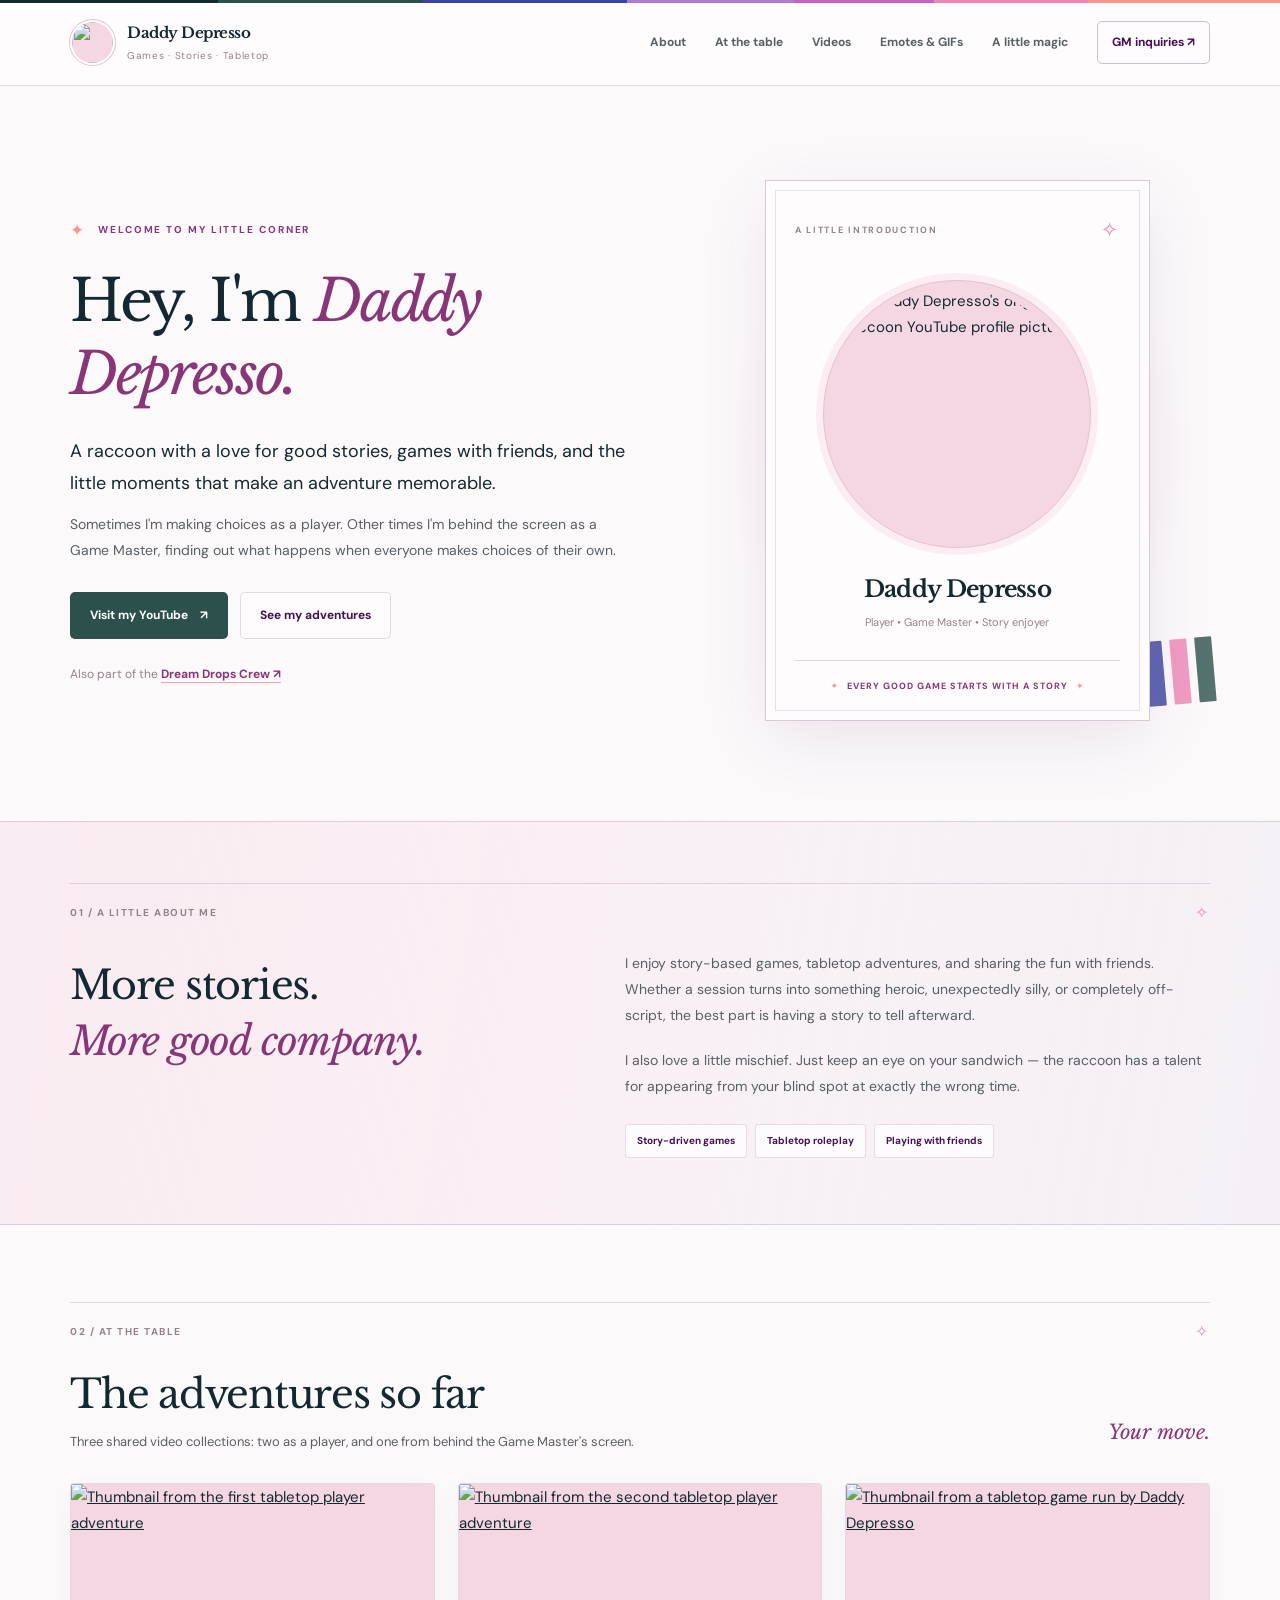
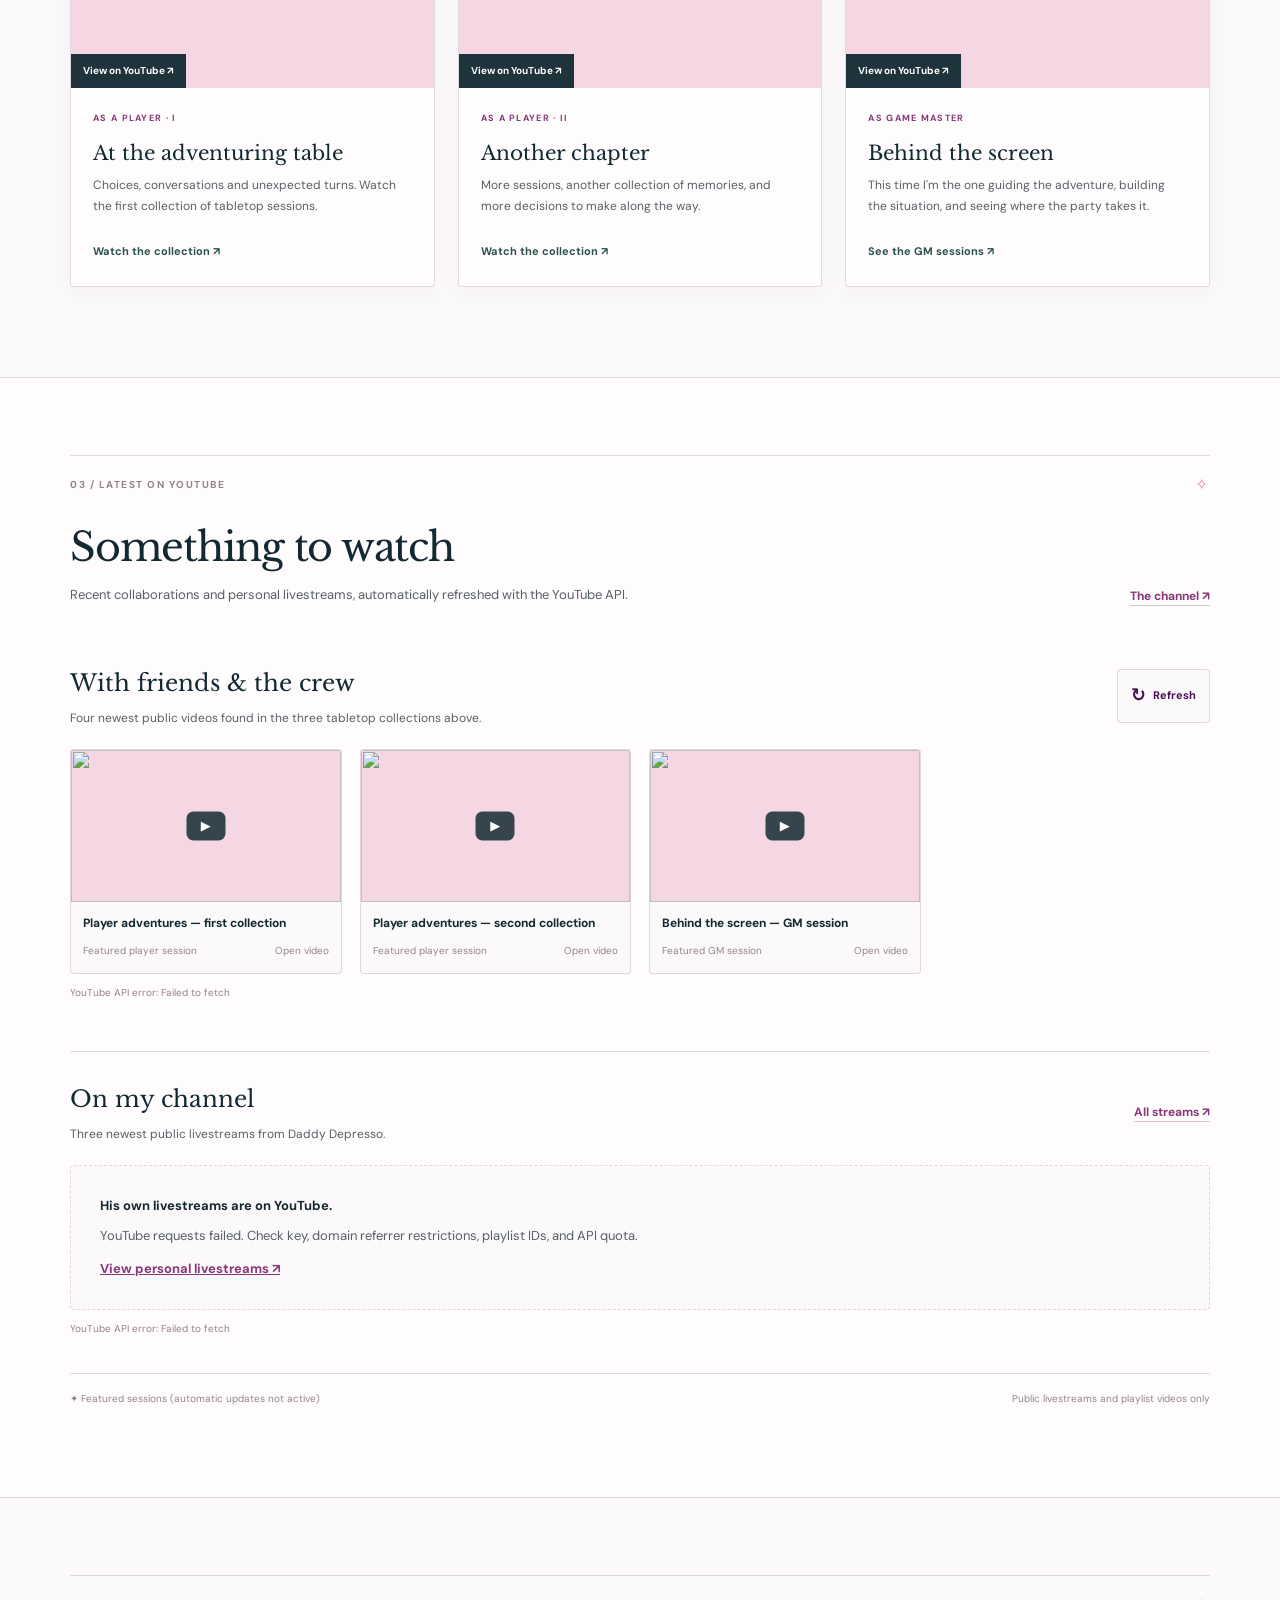
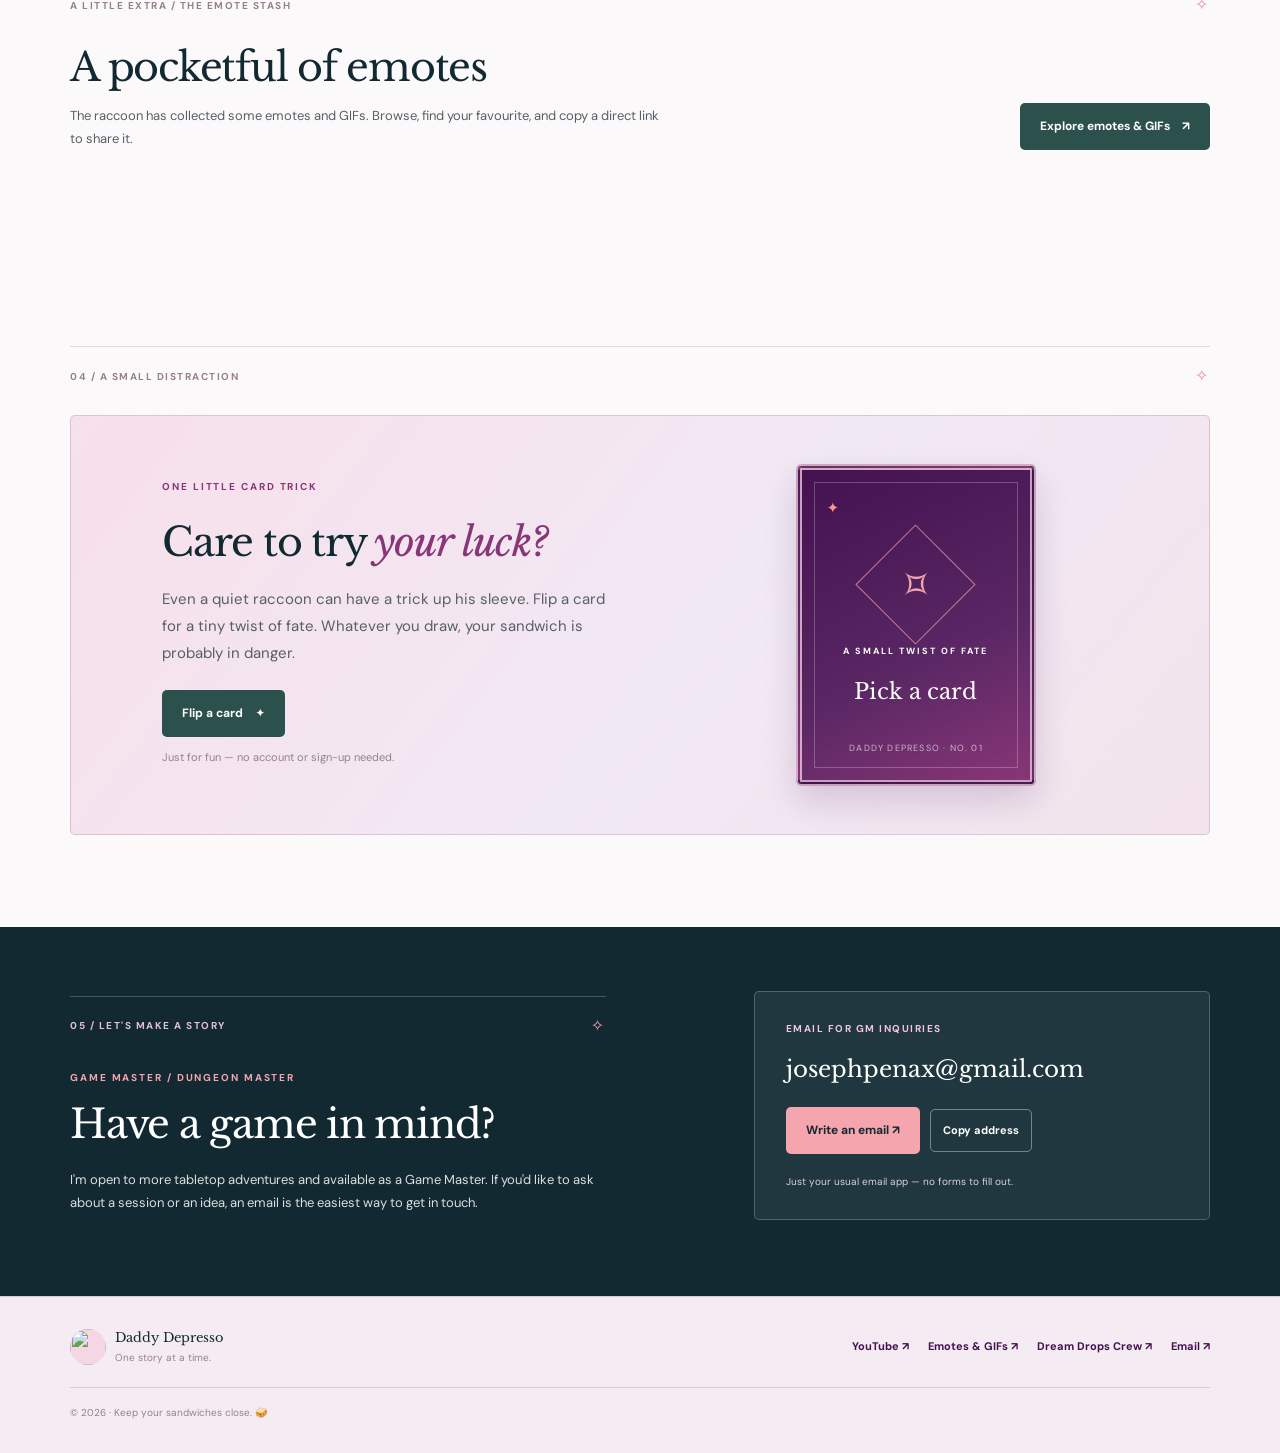
==== commit 3b172780: "emotes work" ====
--- a/index.html
+++ b/index.html
@@ -4,17 +4,17 @@
   <meta charset="utf-8">
   <meta name="viewport" content="width=device-width, initial-scale=1">
   <meta name="theme-color" content="#122932">
-  <meta name="description" content="Meet Daddy Depresso, a story-driven gamer, tabletop player and Game Master in the Dream Drops Crew. Discover his adventures, livestreams and GM contact information.">
+  <meta name="description" content="Meet Daddy Depresso, a story-driven gamer, tabletop player and Game Master in the Dream Drops Crew. Discover his adventures, livestreams, emotes and GM contact information.">
   <meta property="og:type" content="website">
   <meta property="og:title" content="Daddy Depresso | Stories, Games & a Raccoon">
-  <meta property="og:description" content="A personal corner for stories, tabletop adventures, games with friends and the occasional stolen sandwich.">
+  <meta property="og:description" content="A personal corner for stories, tabletop adventures, games with friends, emotes and the occasional stolen sandwich.">
   <meta property="og:image" content="https://yt3.googleusercontent.com/a0OaZ4_9E1_KcuoBU8kqcH4RQxzQHf5imBizEcBz5eeHgy_JinWqKPQIFhvuP7adcZZ470eJaA=s160-c-k-c0x00ffffff-no-rj">
+  <meta property="og:url" content="https://daddydepresso.creatorpromote.com/">
   <meta name="twitter:card" content="summary">
   <meta name="twitter:title" content="Daddy Depresso | Stories, Games & a Raccoon">
   <meta name="twitter:description" content="A little corner of the internet for a raccoon, a good game, and a memorable story.">
   <meta name="twitter:image" content="https://yt3.googleusercontent.com/a0OaZ4_9E1_KcuoBU8kqcH4RQxzQHf5imBizEcBz5eeHgy_JinWqKPQIFhvuP7adcZZ470eJaA=s160-c-k-c0x00ffffff-no-rj">
   <title>Daddy Depresso | Stories, Games & a Raccoon</title>
-  <!-- His actual YouTube profile picture is used everywhere, including the browser favicon. -->
   <link rel="icon" type="image/jpeg" href="https://yt3.googleusercontent.com/a0OaZ4_9E1_KcuoBU8kqcH4RQxzQHf5imBizEcBz5eeHgy_JinWqKPQIFhvuP7adcZZ470eJaA=s160-c-k-c0x00ffffff-no-rj">
   <link rel="apple-touch-icon" href="https://yt3.googleusercontent.com/a0OaZ4_9E1_KcuoBU8kqcH4RQxzQHf5imBizEcBz5eeHgy_JinWqKPQIFhvuP7adcZZ470eJaA=s160-c-k-c0x00ffffff-no-rj">
   <link rel="preconnect" href="https://fonts.googleapis.com">
@@ -38,6 +38,7 @@
         <a href="#about">About</a>
         <a href="#stories">At the table</a>
         <a href="#streams">Videos</a>
+        <a href="emotes.html">Emotes &amp; GIFs</a>
         <a href="#card-trick">A little magic</a>
         <a href="#contact" class="nav-contact">GM inquiries <span aria-hidden="true">↗</span></a>
       </nav>
@@ -55,7 +56,7 @@
           <a class="btn btn-primary" href="https://www.youtube.com/@daddydepresso" target="_blank" rel="noopener noreferrer">Visit my YouTube <span aria-hidden="true">↗</span></a>
           <a class="btn btn-light" href="#stories">See my adventures</a>
         </div>
-        <p class="crew-note">Also part of the <a href="https://creatorpromote.com/dreamdropscrew" target="_blank" rel="noopener noreferrer">Dream Drops Crew <span aria-hidden="true">↗</span></a></p>
+        <p class="crew-note">Also part of the <a href="https://dreamdropscrew.creatorpromote.com" target="_blank" rel="noopener noreferrer">Dream Drops Crew <span aria-hidden="true">↗</span></a></p>
       </div>
       <div class="portrait-area">
         <div class="portrait-mat">
@@ -122,6 +123,12 @@
       </div>
     </section>
 
+    <!-- New: emote gallery teaser. Detailed styles are in css/emoji.css for the gallery page only. -->
+    <section class="section container" id="emotes">
+      <div class="section-topline"><span>A little extra / The emote stash</span><span>✧</span></div>
+      <div class="heading-row"><div><h2>A pocketful of emotes</h2><p>The raccoon has collected some emotes and GIFs. Browse, find your favourite, and copy a direct link to share it.</p></div><a class="btn btn-primary" href="emotes.html">Explore emotes &amp; GIFs <span aria-hidden="true">↗</span></a></div>
+    </section>
+
     <section class="section container magic-section" id="card-trick">
       <div class="section-topline"><span>04 / A small distraction</span><span>✧</span></div>
       <div class="magic-shell">
@@ -138,6 +145,6 @@
     </section>
   </main>
 
-  <footer class="site-footer"><div class="container footer-inner"><a href="#home" class="footer-brand"><img src="https://yt3.googleusercontent.com/a0OaZ4_9E1_KcuoBU8kqcH4RQxzQHf5imBizEcBz5eeHgy_JinWqKPQIFhvuP7adcZZ470eJaA=s160-c-k-c0x00ffffff-no-rj" width="36" height="36" alt=""><span><strong>Daddy Depresso</strong><small>One story at a time.</small></span></a><div class="footer-links"><a href="https://www.youtube.com/@daddydepresso" target="_blank" rel="noopener noreferrer">YouTube ↗</a><a href="https://creatorpromote.com/dreamdropscrew" target="_blank" rel="noopener noreferrer">Dream Drops Crew ↗</a><a href="mailto:josephpenax@gmail.com">Email ↗</a></div><p class="copyright">© <span id="year">2026</span> · Keep your sandwiches close. 🥪</p></div></footer>
+  <footer class="site-footer"><div class="container footer-inner"><a href="#home" class="footer-brand"><img src="https://yt3.googleusercontent.com/a0OaZ4_9E1_KcuoBU8kqcH4RQxzQHf5imBizEcBz5eeHgy_JinWqKPQIFhvuP7adcZZ470eJaA=s160-c-k-c0x00ffffff-no-rj" width="36" height="36" alt=""><span><strong>Daddy Depresso</strong><small>One story at a time.</small></span></a><div class="footer-links"><a href="https://www.youtube.com/@daddydepresso" target="_blank" rel="noopener noreferrer">YouTube ↗</a><a href="emotes.html">Emotes &amp; GIFs ↗</a><a href="https://creatorpromote.com/dreamdropscrew" target="_blank" rel="noopener noreferrer">Dream Drops Crew ↗</a><a href="mailto:josephpenax@gmail.com">Email ↗</a></div><p class="copyright">© <span id="year">2026</span> · Keep your sandwiches close. 🥪</p></div></footer>
 </body>
 </html>
